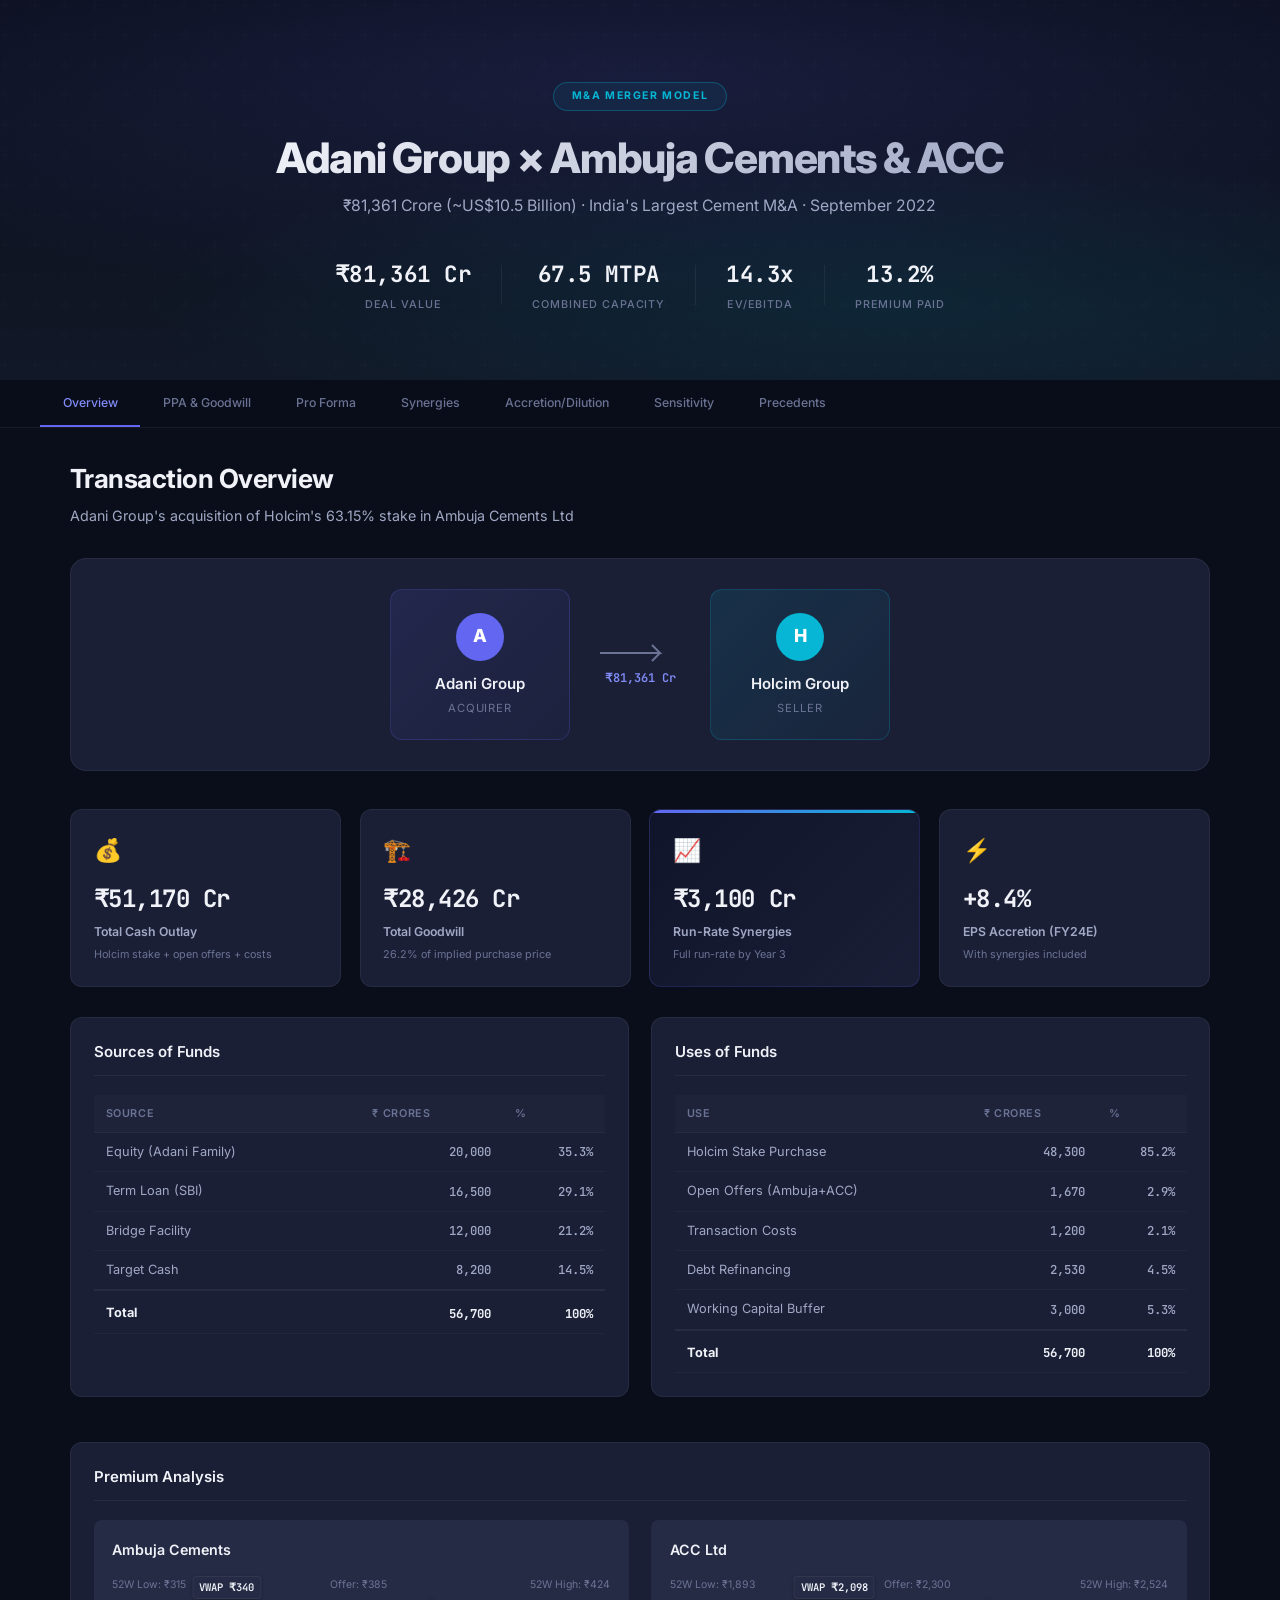
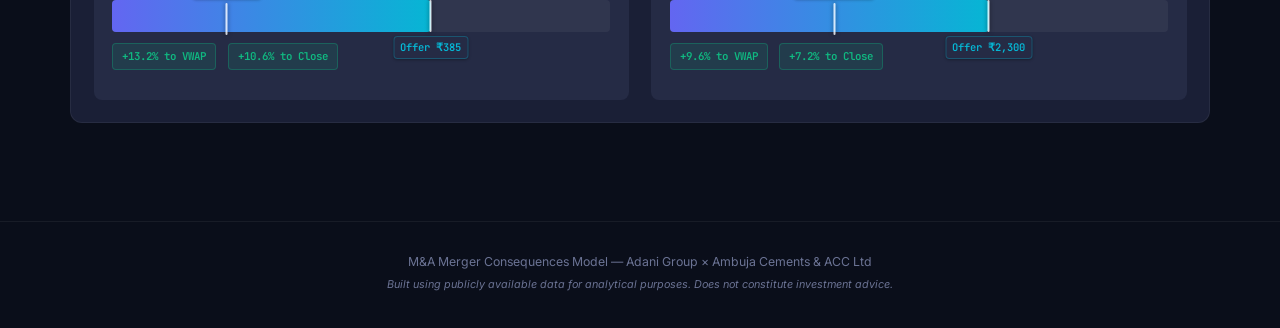
==== dashboard/index.html @ f6e08796 "Initial commit: Complete Adani/Ambuja M&A consequences model" ====
<!DOCTYPE html>
<html lang="en">
<head>
    <meta charset="UTF-8">
    <meta name="viewport" content="width=device-width, initial-scale=1.0">
    <title>M&A Model — Adani × Ambuja Cements & ACC</title>
    <meta name="description" content="Interactive M&A merger consequences model for the Adani Group acquisition of Ambuja Cements & ACC Ltd — $10.5B deal analysis">
    <link rel="preconnect" href="https://fonts.googleapis.com">
    <link rel="preconnect" href="https://fonts.gstatic.com" crossorigin>
    <link href="https://fonts.googleapis.com/css2?family=Inter:wght@300;400;500;600;700;800;900&family=JetBrains+Mono:wght@400;500;600&display=swap" rel="stylesheet">
    <link rel="stylesheet" href="style.css">
</head>
<body>
    <!-- Hero / Header -->
    <header class="hero">
        <div class="hero-bg"></div>
        <div class="hero-content">
            <div class="hero-badge">M&A MERGER MODEL</div>
            <h1>Adani Group × Ambuja Cements & ACC</h1>
            <p class="hero-subtitle">₹81,361 Crore (~US$10.5 Billion) · India's Largest Cement M&A · September 2022</p>
            <div class="hero-stats">
                <div class="hero-stat">
                    <span class="hero-stat-value">₹81,361 Cr</span>
                    <span class="hero-stat-label">Deal Value</span>
                </div>
                <div class="hero-stat-divider"></div>
                <div class="hero-stat">
                    <span class="hero-stat-value">67.5 MTPA</span>
                    <span class="hero-stat-label">Combined Capacity</span>
                </div>
                <div class="hero-stat-divider"></div>
                <div class="hero-stat">
                    <span class="hero-stat-value">14.3x</span>
                    <span class="hero-stat-label">EV/EBITDA</span>
                </div>
                <div class="hero-stat-divider"></div>
                <div class="hero-stat">
                    <span class="hero-stat-value">13.2%</span>
                    <span class="hero-stat-label">Premium Paid</span>
                </div>
            </div>
        </div>
    </header>

    <!-- Navigation Tabs -->
    <nav class="nav-tabs" id="navTabs">
        <div class="nav-tabs-inner">
            <button class="nav-tab active" data-tab="overview">Overview</button>
            <button class="nav-tab" data-tab="ppa">PPA & Goodwill</button>
            <button class="nav-tab" data-tab="proforma">Pro Forma</button>
            <button class="nav-tab" data-tab="synergies">Synergies</button>
            <button class="nav-tab" data-tab="accretion">Accretion/Dilution</button>
            <button class="nav-tab" data-tab="sensitivity">Sensitivity</button>
            <button class="nav-tab" data-tab="precedents">Precedents</button>
        </div>
    </nav>

    <main class="main-content">

        <!-- TAB: Overview -->
        <section class="tab-content active" id="tab-overview">
            <div class="section-header">
                <h2>Transaction Overview</h2>
                <p>Adani Group's acquisition of Holcim's 63.15% stake in Ambuja Cements Ltd</p>
            </div>

            <!-- Deal Parties -->
            <div class="deal-flow">
                <div class="deal-party acquirer">
                    <div class="party-icon">A</div>
                    <div class="party-name">Adani Group</div>
                    <div class="party-role">Acquirer</div>
                </div>
                <div class="deal-arrow">
                    <svg width="80" height="24"><path d="M0 12 H60 L52 4 M60 12 L52 20" stroke="currentColor" stroke-width="2" fill="none"/></svg>
                    <span>₹81,361 Cr</span>
                </div>
                <div class="deal-party target">
                    <div class="party-icon">H</div>
                    <div class="party-name">Holcim Group</div>
                    <div class="party-role">Seller</div>
                </div>
            </div>

            <!-- Key Metrics Cards -->
            <div class="metrics-grid">
                <div class="metric-card">
                    <div class="metric-icon">💰</div>
                    <div class="metric-value" id="totalCashOutlay">₹51,170 Cr</div>
                    <div class="metric-label">Total Cash Outlay</div>
                    <div class="metric-detail">Holcim stake + open offers + costs</div>
                </div>
                <div class="metric-card">
                    <div class="metric-icon">🏗️</div>
                    <div class="metric-value">₹28,426 Cr</div>
                    <div class="metric-label">Total Goodwill</div>
                    <div class="metric-detail">26.2% of implied purchase price</div>
                </div>
                <div class="metric-card accent">
                    <div class="metric-icon">📈</div>
                    <div class="metric-value">₹3,100 Cr</div>
                    <div class="metric-label">Run-Rate Synergies</div>
                    <div class="metric-detail">Full run-rate by Year 3</div>
                </div>
                <div class="metric-card">
                    <div class="metric-icon">⚡</div>
                    <div class="metric-value">+8.4%</div>
                    <div class="metric-label">EPS Accretion (FY24E)</div>
                    <div class="metric-detail">With synergies included</div>
                </div>
            </div>

            <!-- Sources & Uses -->
            <div class="two-col">
                <div class="panel">
                    <h3 class="panel-title">Sources of Funds</h3>
                    <div class="bar-chart" id="sourcesChart"></div>
                    <table class="data-table">
                        <thead><tr><th>Source</th><th>₹ Crores</th><th>%</th></tr></thead>
                        <tbody>
                            <tr><td>Equity (Adani Family)</td><td class="num">20,000</td><td class="num">35.3%</td></tr>
                            <tr><td>Term Loan (SBI)</td><td class="num">16,500</td><td class="num">29.1%</td></tr>
                            <tr><td>Bridge Facility</td><td class="num">12,000</td><td class="num">21.2%</td></tr>
                            <tr><td>Target Cash</td><td class="num">8,200</td><td class="num">14.5%</td></tr>
                            <tr class="total"><td>Total</td><td class="num">56,700</td><td class="num">100%</td></tr>
                        </tbody>
                    </table>
                </div>
                <div class="panel">
                    <h3 class="panel-title">Uses of Funds</h3>
                    <div class="bar-chart" id="usesChart"></div>
                    <table class="data-table">
                        <thead><tr><th>Use</th><th>₹ Crores</th><th>%</th></tr></thead>
                        <tbody>
                            <tr><td>Holcim Stake Purchase</td><td class="num">48,300</td><td class="num">85.2%</td></tr>
                            <tr><td>Open Offers (Ambuja+ACC)</td><td class="num">1,670</td><td class="num">2.9%</td></tr>
                            <tr><td>Transaction Costs</td><td class="num">1,200</td><td class="num">2.1%</td></tr>
                            <tr><td>Debt Refinancing</td><td class="num">2,530</td><td class="num">4.5%</td></tr>
                            <tr><td>Working Capital Buffer</td><td class="num">3,000</td><td class="num">5.3%</td></tr>
                            <tr class="total"><td>Total</td><td class="num">56,700</td><td class="num">100%</td></tr>
                        </tbody>
                    </table>
                </div>
            </div>

            <!-- Premium Analysis -->
            <div class="panel full-width">
                <h3 class="panel-title">Premium Analysis</h3>
                <div class="premium-grid">
                    <div class="premium-card">
                        <h4>Ambuja Cements</h4>
                        <div class="premium-bar-container">
                            <div class="premium-bar-labels">
                                <span>52W Low: ₹315</span>
                                <span>Offer: ₹385</span>
                                <span>52W High: ₹424</span>
                            </div>
                            <div class="premium-bar">
                                <div class="premium-bar-fill" style="width: 64%"></div>
                                <div class="premium-marker" style="left: 23%"><span>VWAP ₹340</span></div>
                                <div class="premium-marker offer" style="left: 64%"><span>Offer ₹385</span></div>
                            </div>
                            <div class="premium-stats">
                                <span class="premium-tag">+13.2% to VWAP</span>
                                <span class="premium-tag">+10.6% to Close</span>
                            </div>
                        </div>
                    </div>
                    <div class="premium-card">
                        <h4>ACC Ltd</h4>
                        <div class="premium-bar-container">
                            <div class="premium-bar-labels">
                                <span>52W Low: ₹1,893</span>
                                <span>Offer: ₹2,300</span>
                                <span>52W High: ₹2,524</span>
                            </div>
                            <div class="premium-bar">
                                <div class="premium-bar-fill" style="width: 64%"></div>
                                <div class="premium-marker" style="left: 33%"><span>VWAP ₹2,098</span></div>
                                <div class="premium-marker offer" style="left: 64%"><span>Offer ₹2,300</span></div>
                            </div>
                            <div class="premium-stats">
                                <span class="premium-tag">+9.6% to VWAP</span>
                                <span class="premium-tag">+7.2% to Close</span>
                            </div>
                        </div>
                    </div>
                </div>
            </div>
        </section>

        <!-- TAB: PPA & Goodwill -->
        <section class="tab-content" id="tab-ppa">
            <div class="section-header">
                <h2>Purchase Price Allocation & Goodwill</h2>
                <p>Fair value assessment of identifiable net assets</p>
            </div>

            <div class="two-col">
                <div class="panel">
                    <h3 class="panel-title">Ambuja Cements — PPA</h3>
                    <table class="data-table ppa-table">
                        <thead><tr><th>Item</th><th>Book Value</th><th>FV Adj.</th><th>Fair Value</th></tr></thead>
                        <tbody>
                            <tr><td>PP&E Step-Up</td><td class="num">9,872</td><td class="num adj-pos">+3,200</td><td class="num">13,072</td></tr>
                            <tr><td>Mineral Rights</td><td class="num">0</td><td class="num adj-pos">+4,500</td><td class="num">4,500</td></tr>
                            <tr><td>Brand Value</td><td class="num">0</td><td class="num adj-pos">+2,800</td><td class="num">2,800</td></tr>
                            <tr><td>Customer Relationships</td><td class="num">0</td><td class="num adj-pos">+1,200</td><td class="num">1,200</td></tr>
                            <tr><td>Inventory Step-Up</td><td class="num">1,082</td><td class="num adj-pos">+180</td><td class="num">1,262</td></tr>
                            <tr><td>Favorable Contracts</td><td class="num">0</td><td class="num adj-pos">+650</td><td class="num">650</td></tr>
                            <tr class="neg"><td>Deferred Tax on Step-Ups</td><td class="num">0</td><td class="num adj-neg">−3,153</td><td class="num">−3,153</td></tr>
                            <tr class="total"><td>Net FV Adjustments</td><td></td><td class="num">+9,377</td><td></td></tr>
                            <tr class="total"><td>Book Equity</td><td class="num">20,987</td><td></td><td></td></tr>
                            <tr class="total highlight"><td>FV of Net Assets</td><td></td><td></td><td class="num">30,364</td></tr>
                        </tbody>
                    </table>
                </div>
                <div class="panel">
                    <h3 class="panel-title">ACC Ltd — PPA</h3>
                    <table class="data-table ppa-table">
                        <thead><tr><th>Item</th><th>Book Value</th><th>FV Adj.</th><th>Fair Value</th></tr></thead>
                        <tbody>
                            <tr><td>PP&E Step-Up</td><td class="num">8,450</td><td class="num adj-pos">+2,800</td><td class="num">11,250</td></tr>
                            <tr><td>Mineral Rights</td><td class="num">0</td><td class="num adj-pos">+3,800</td><td class="num">3,800</td></tr>
                            <tr><td>Brand Value</td><td class="num">0</td><td class="num adj-pos">+2,200</td><td class="num">2,200</td></tr>
                            <tr><td>Customer Relationships</td><td class="num">0</td><td class="num adj-pos">+950</td><td class="num">950</td></tr>
                            <tr><td>Inventory Step-Up</td><td class="num">1,846</td><td class="num adj-pos">+220</td><td class="num">2,066</td></tr>
                            <tr><td>Favorable Contracts</td><td class="num">0</td><td class="num adj-pos">+420</td><td class="num">420</td></tr>
                            <tr class="neg"><td>Deferred Tax on Step-Ups</td><td class="num">0</td><td class="num adj-neg">−2,616</td><td class="num">−2,616</td></tr>
                            <tr class="total"><td>Net FV Adjustments</td><td></td><td class="num">+7,774</td><td></td></tr>
                            <tr class="total"><td>Book Equity</td><td class="num">10,840</td><td></td><td></td></tr>
                            <tr class="total highlight"><td>FV of Net Assets</td><td></td><td></td><td class="num">18,614</td></tr>
                        </tbody>
                    </table>
                </div>
            </div>

            <!-- Goodwill Waterfall -->
            <div class="panel full-width">
                <h3 class="panel-title">Goodwill Calculation</h3>
                <div class="goodwill-summary">
                    <div class="gw-flow">
                        <div class="gw-box">
                            <div class="gw-value">₹76,500 Cr</div>
                            <div class="gw-label">Ambuja Implied<br>Equity Value (100%)</div>
                        </div>
                        <div class="gw-operator">−</div>
                        <div class="gw-box green">
                            <div class="gw-value">₹30,364 Cr</div>
                            <div class="gw-label">Fair Value of<br>Net Assets</div>
                        </div>
                        <div class="gw-operator">=</div>
                        <div class="gw-box accent">
                            <div class="gw-value">₹46,136 Cr</div>
                            <div class="gw-label">Ambuja<br>Goodwill</div>
                        </div>
                    </div>
                    <div class="gw-flow" style="margin-top: 1.5rem;">
                        <div class="gw-box">
                            <div class="gw-value">₹43,217 Cr</div>
                            <div class="gw-label">ACC Implied<br>Equity Value (100%)</div>
                        </div>
                        <div class="gw-operator">−</div>
                        <div class="gw-box green">
                            <div class="gw-value">₹18,614 Cr</div>
                            <div class="gw-label">Fair Value of<br>Net Assets</div>
                        </div>
                        <div class="gw-operator">=</div>
                        <div class="gw-box accent">
                            <div class="gw-value">₹24,603 Cr</div>
                            <div class="gw-label">ACC<br>Goodwill</div>
                        </div>
                    </div>
                    <div class="gw-total">
                        <span class="gw-total-label">Total Goodwill:</span>
                        <span class="gw-total-value">₹70,739 Cr</span>
                        <span class="gw-total-pct">(59.1% of Purchase Price)</span>
                    </div>
                </div>
            </div>
        </section>

        <!-- TAB: Pro Forma -->
        <section class="tab-content" id="tab-proforma">
            <div class="section-header">
                <h2>Pro Forma Combined Financials</h2>
                <p>Combined Ambuja + ACC with PPA adjustments and acquisition financing</p>
            </div>

            <div class="panel full-width">
                <h3 class="panel-title">Pro Forma Income Statement (₹ Crores)</h3>
                <table class="data-table financial-table" id="proformaIS">
                    <thead>
                        <tr><th>Line Item</th><th>FY2023E</th><th>FY2024E</th><th>FY2025E</th></tr>
                    </thead>
                    <tbody></tbody>
                </table>
            </div>

            <div class="two-col">
                <div class="panel">
                    <h3 class="panel-title">Pro Forma Balance Sheet at Close</h3>
                    <table class="data-table" id="proformaBS">
                        <thead><tr><th>Item</th><th>₹ Crores</th></tr></thead>
                        <tbody></tbody>
                    </table>
                </div>
                <div class="panel">
                    <h3 class="panel-title">Pro Forma Credit Metrics</h3>
                    <div class="credit-metrics" id="creditMetrics"></div>
                </div>
            </div>
        </section>

        <!-- TAB: Synergies -->
        <section class="tab-content" id="tab-synergies">
            <div class="section-header">
                <h2>Synergy Analysis</h2>
                <p>Identified cost and revenue synergies with phasing schedule</p>
            </div>

            <!-- Synergy Donut -->
            <div class="synergy-overview">
                <div class="synergy-total-card">
                    <div class="synergy-ring" id="synergyRing">
                        <svg viewBox="0 0 200 200">
                            <circle cx="100" cy="100" r="80" fill="none" stroke="rgba(255,255,255,0.1)" stroke-width="20"/>
                            <circle cx="100" cy="100" r="80" fill="none" stroke="url(#synergyGrad)" stroke-width="20"
                                    stroke-dasharray="419" stroke-dashoffset="135" stroke-linecap="round"
                                    transform="rotate(-90 100 100)"/>
                            <defs>
                                <linearGradient id="synergyGrad" x1="0" y1="0" x2="1" y2="1">
                                    <stop offset="0%" stop-color="#6366f1"/>
                                    <stop offset="100%" stop-color="#06b6d4"/>
                                </linearGradient>
                            </defs>
                        </svg>
                        <div class="synergy-ring-center">
                            <span class="synergy-ring-value">₹3,100 Cr</span>
                            <span class="synergy-ring-label">Run-Rate / Year</span>
                        </div>
                    </div>
                    <div class="synergy-split">
                        <div class="synergy-split-item">
                            <span class="synergy-dot cost"></span>
                            <span>Cost Synergies: ₹2,600 Cr (83.9%)</span>
                        </div>
                        <div class="synergy-split-item">
                            <span class="synergy-dot revenue"></span>
                            <span>Revenue Synergies: ₹500 Cr (16.1%)</span>
                        </div>
                    </div>
                </div>
            </div>

            <!-- Cost Synergies Detail -->
            <div class="panel full-width">
                <h3 class="panel-title">Cost Synergies — Phasing Schedule (₹ Crores)</h3>
                <table class="data-table">
                    <thead>
                        <tr><th>Category</th><th>Run-Rate</th><th>Year 1</th><th>Year 2</th><th>Year 3</th></tr>
                    </thead>
                    <tbody>
                        <tr><td>Procurement Savings</td><td class="num">850</td><td class="num">255</td><td class="num">595</td><td class="num">850</td></tr>
                        <tr><td>Logistics Optimization</td><td class="num">620</td><td class="num">124</td><td class="num">372</td><td class="num">620</td></tr>
                        <tr><td>SG&A Rationalization</td><td class="num">480</td><td class="num">192</td><td class="num">384</td><td class="num">480</td></tr>
                        <tr><td>Energy Efficiency</td><td class="num">380</td><td class="num">57</td><td class="num">190</td><td class="num">380</td></tr>
                        <tr><td>Plant Optimization</td><td class="num">270</td><td class="num">27</td><td class="num">122</td><td class="num">270</td></tr>
                        <tr class="total"><td>Total Cost Synergies</td><td class="num">2,600</td><td class="num">655</td><td class="num">1,663</td><td class="num">2,600</td></tr>
                    </tbody>
                </table>
            </div>

            <!-- Revenue Synergies -->
            <div class="panel full-width">
                <h3 class="panel-title">Revenue Synergies — Phasing Schedule (₹ Crores)</h3>
                <table class="data-table">
                    <thead>
                        <tr><th>Category</th><th>Run-Rate</th><th>Year 1</th><th>Year 2</th><th>Year 3</th></tr>
                    </thead>
                    <tbody>
                        <tr><td>Geographic Expansion</td><td class="num">310</td><td class="num">31</td><td class="num">124</td><td class="num">310</td></tr>
                        <tr><td>Pricing Optimization</td><td class="num">190</td><td class="num">48</td><td class="num">124</td><td class="num">190</td></tr>
                        <tr class="total"><td>Total Revenue Synergies</td><td class="num">500</td><td class="num">79</td><td class="num">248</td><td class="num">500</td></tr>
                    </tbody>
                </table>
            </div>

            <!-- Synergy NPV -->
            <div class="panel full-width">
                <h3 class="panel-title">NPV of Synergies (₹ Crores)</h3>
                <div class="npv-waterfall" id="npvWaterfall"></div>
            </div>
        </section>

        <!-- TAB: Accretion/Dilution -->
        <section class="tab-content" id="tab-accretion">
            <div class="section-header">
                <h2>Accretion / Dilution Analysis</h2>
                <p>Standalone vs. pro forma EPS comparison</p>
            </div>

            <div class="panel full-width">
                <h3 class="panel-title">EPS Bridge (₹ per share)</h3>
                <div class="eps-bridge" id="epsBridge"></div>
            </div>

            <div class="panel full-width">
                <h3 class="panel-title">Annual EPS Analysis</h3>
                <table class="data-table financial-table">
                    <thead>
                        <tr><th></th><th>FY2023E</th><th>FY2024E</th><th>FY2025E</th></tr>
                    </thead>
                    <tbody id="adTable"></tbody>
                </table>
            </div>

            <div class="panel full-width">
                <h3 class="panel-title">Breakeven Synergy Analysis</h3>
                <div class="breakeven-visual" id="breakevenVisual"></div>
            </div>
        </section>

        <!-- TAB: Sensitivity -->
        <section class="tab-content" id="tab-sensitivity">
            <div class="section-header">
                <h2>Sensitivity Analysis</h2>
                <p>EPS impact across key variables (FY2024E)</p>
            </div>

            <div class="panel full-width">
                <h3 class="panel-title">Premium vs. Synergies — 2D Sensitivity Matrix</h3>
                <p class="panel-subtitle">Accretion/(Dilution) % to standalone EPS</p>
                <div class="sensitivity-matrix" id="sensitivityMatrix"></div>
            </div>

            <div class="two-col">
                <div class="panel">
                    <h3 class="panel-title">EPS Sensitivity to Premium</h3>
                    <div class="sensitivity-bars" id="premiumSensitivity"></div>
                </div>
                <div class="panel">
                    <h3 class="panel-title">EPS Sensitivity to Cost of Debt</h3>
                    <div class="sensitivity-bars" id="debtSensitivity"></div>
                </div>
            </div>
        </section>

        <!-- TAB: Precedents -->
        <section class="tab-content" id="tab-precedents">
            <div class="section-header">
                <h2>Precedent Transactions</h2>
                <p>Comparable Indian cement M&A deals</p>
            </div>

            <div class="panel full-width">
                <h3 class="panel-title">Transaction Comparison</h3>
                <table class="data-table precedent-table">
                    <thead>
                        <tr>
                            <th>Date</th>
                            <th>Acquirer</th>
                            <th>Target</th>
                            <th>EV/EBITDA</th>
                            <th>EV/Tonne ($)</th>
                            <th>Premium %</th>
                            <th>Deal Value (₹ Cr)</th>
                        </tr>
                    </thead>
                    <tbody id="precedentTable"></tbody>
                </table>
            </div>

            <div class="two-col">
                <div class="panel">
                    <h3 class="panel-title">EV/EBITDA Comparison</h3>
                    <div class="precedent-chart" id="evEbitdaChart"></div>
                </div>
                <div class="panel">
                    <h3 class="panel-title">Premium Comparison</h3>
                    <div class="precedent-chart" id="premiumChart"></div>
                </div>
            </div>
        </section>

    </main>

    <!-- Footer -->
    <footer class="footer">
        <div class="footer-content">
            <p>M&A Merger Consequences Model — Adani Group × Ambuja Cements & ACC Ltd</p>
            <p class="footer-disclaimer">Built using publicly available data for analytical purposes. Does not constitute investment advice.</p>
        </div>
    </footer>

    <script src="app.js"></script>
</body>
</html>
---- dashboard/style.css ----
/* ==========================================================================
   M&A Model Dashboard — Premium Financial Analysis UI
   Adani Group × Ambuja Cements & ACC Ltd
   ========================================================================== */

/* === RESET & BASE === */
*, *::before, *::after {
    margin: 0;
    padding: 0;
    box-sizing: border-box;
}

:root {
    /* Color Palette — Refined Dark IB Theme */
    --bg-primary: #0a0e1a;
    --bg-secondary: #111827;
    --bg-card: #1a1f36;
    --bg-card-hover: #222845;
    --bg-elevated: #252b45;
    --bg-input: #1e2440;

    --text-primary: #f0f2f8;
    --text-secondary: #a0a8c4;
    --text-muted: #6b7394;
    --text-label: #8892b0;

    --accent-primary: #6366f1;
    --accent-secondary: #818cf8;
    --accent-glow: rgba(99, 102, 241, 0.25);
    --accent-cyan: #06b6d4;
    --accent-cyan-glow: rgba(6, 182, 212, 0.2);

    --positive: #10b981;
    --positive-bg: rgba(16, 185, 129, 0.12);
    --positive-border: rgba(16, 185, 129, 0.3);
    --negative: #ef4444;
    --negative-bg: rgba(239, 68, 68, 0.12);
    --negative-border: rgba(239, 68, 68, 0.3);

    --border: rgba(255, 255, 255, 0.06);
    --border-hover: rgba(255, 255, 255, 0.12);
    --shadow-sm: 0 1px 3px rgba(0,0,0,0.3);
    --shadow-md: 0 4px 12px rgba(0,0,0,0.4);
    --shadow-lg: 0 8px 32px rgba(0,0,0,0.5);
    --shadow-glow: 0 0 40px var(--accent-glow);

    --radius-sm: 8px;
    --radius-md: 12px;
    --radius-lg: 16px;
    --radius-xl: 20px;

    --font-sans: 'Inter', -apple-system, BlinkMacSystemFont, sans-serif;
    --font-mono: 'JetBrains Mono', monospace;
}

html {
    font-size: 15px;
    scroll-behavior: smooth;
}

body {
    font-family: var(--font-sans);
    background: var(--bg-primary);
    color: var(--text-primary);
    line-height: 1.6;
    -webkit-font-smoothing: antialiased;
    -moz-osx-font-smoothing: grayscale;
}

/* === HERO SECTION === */
.hero {
    position: relative;
    padding: 4rem 2rem 3rem;
    overflow: hidden;
    text-align: center;
    min-height: 380px;
    display: flex;
    align-items: center;
    justify-content: center;
}

.hero-bg {
    position: absolute;
    inset: 0;
    background:
        radial-gradient(ellipse 80% 60% at 50% 20%, rgba(99, 102, 241, 0.15), transparent),
        radial-gradient(ellipse 60% 40% at 70% 80%, rgba(6, 182, 212, 0.1), transparent),
        linear-gradient(180deg, var(--bg-primary) 0%, var(--bg-secondary) 100%);
    z-index: 0;
}

.hero-bg::after {
    content: '';
    position: absolute;
    inset: 0;
    background: url("data:image/svg+xml,%3Csvg width='60' height='60' viewBox='0 0 60 60' xmlns='http://www.w3.org/2000/svg'%3E%3Cg fill='none' fill-rule='evenodd'%3E%3Cg fill='%23ffffff' fill-opacity='0.02'%3E%3Cpath d='M36 34v-4h-2v4h-4v2h4v4h2v-4h4v-2h-4zm0-30V0h-2v4h-4v2h4v4h2V6h4V4h-4zM6 34v-4H4v4H0v2h4v4h2v-4h4v-2H6zM6 4V0H4v4H0v2h4v4h2V6h4V4H6z'/%3E%3C/g%3E%3C/g%3E%3C/svg%3E");
    opacity: 0.5;
}

.hero-content {
    position: relative;
    z-index: 1;
    max-width: 900px;
}

.hero-badge {
    display: inline-block;
    padding: 0.35rem 1.2rem;
    font-size: 0.7rem;
    font-weight: 700;
    letter-spacing: 0.15em;
    text-transform: uppercase;
    color: var(--accent-cyan);
    border: 1px solid rgba(6, 182, 212, 0.3);
    border-radius: 100px;
    background: rgba(6, 182, 212, 0.08);
    margin-bottom: 1.5rem;
}

.hero h1 {
    font-size: 2.8rem;
    font-weight: 800;
    line-height: 1.15;
    letter-spacing: -0.03em;
    background: linear-gradient(135deg, #f0f2f8 0%, #a0a8c4 100%);
    -webkit-background-clip: text;
    -webkit-text-fill-color: transparent;
    background-clip: text;
    margin-bottom: 0.75rem;
}

.hero-subtitle {
    font-size: 1.05rem;
    color: var(--text-secondary);
    font-weight: 400;
    margin-bottom: 2.5rem;
}

.hero-stats {
    display: flex;
    justify-content: center;
    align-items: center;
    gap: 2rem;
    flex-wrap: wrap;
}

.hero-stat {
    text-align: center;
}

.hero-stat-value {
    display: block;
    font-size: 1.5rem;
    font-weight: 700;
    font-family: var(--font-mono);
    color: var(--text-primary);
    letter-spacing: -0.02em;
}

.hero-stat-label {
    display: block;
    font-size: 0.72rem;
    font-weight: 500;
    text-transform: uppercase;
    letter-spacing: 0.08em;
    color: var(--text-muted);
    margin-top: 0.25rem;
}

.hero-stat-divider {
    width: 1px;
    height: 40px;
    background: var(--border);
}

/* === NAVIGATION TABS === */
.nav-tabs {
    position: sticky;
    top: 0;
    z-index: 100;
    background: rgba(10, 14, 26, 0.85);
    backdrop-filter: blur(20px);
    -webkit-backdrop-filter: blur(20px);
    border-bottom: 1px solid var(--border);
    padding: 0 2rem;
}

.nav-tabs-inner {
    max-width: 1200px;
    margin: 0 auto;
    display: flex;
    gap: 0;
    overflow-x: auto;
    scrollbar-width: none;
}

.nav-tabs-inner::-webkit-scrollbar { display: none; }

.nav-tab {
    padding: 1rem 1.5rem;
    font-size: 0.82rem;
    font-weight: 500;
    color: var(--text-muted);
    background: none;
    border: none;
    border-bottom: 2px solid transparent;
    cursor: pointer;
    white-space: nowrap;
    transition: all 0.25s ease;
    font-family: var(--font-sans);
}

.nav-tab:hover {
    color: var(--text-secondary);
    background: rgba(255,255,255,0.03);
}

.nav-tab.active {
    color: var(--accent-secondary);
    border-bottom-color: var(--accent-primary);
}

/* === MAIN CONTENT === */
.main-content {
    max-width: 1200px;
    margin: 0 auto;
    padding: 2rem;
}

.tab-content {
    display: none;
    animation: fadeIn 0.4s ease;
}

.tab-content.active {
    display: block;
}

@keyframes fadeIn {
    from { opacity: 0; transform: translateY(12px); }
    to { opacity: 1; transform: translateY(0); }
}

/* === SECTION HEADERS === */
.section-header {
    margin-bottom: 2rem;
}

.section-header h2 {
    font-size: 1.75rem;
    font-weight: 700;
    letter-spacing: -0.02em;
    margin-bottom: 0.35rem;
}

.section-header p {
    color: var(--text-secondary);
    font-size: 0.95rem;
}

/* === DEAL FLOW VISUALIZATION === */
.deal-flow {
    display: flex;
    align-items: center;
    justify-content: center;
    gap: 2rem;
    margin-bottom: 2.5rem;
    padding: 2rem;
    background: var(--bg-card);
    border-radius: var(--radius-lg);
    border: 1px solid var(--border);
}

.deal-party {
    text-align: center;
    padding: 1.5rem 2rem;
    border-radius: var(--radius-md);
    min-width: 180px;
}

.deal-party.acquirer {
    background: linear-gradient(135deg, rgba(99, 102, 241, 0.12), rgba(99, 102, 241, 0.04));
    border: 1px solid rgba(99, 102, 241, 0.2);
}

.deal-party.target {
    background: linear-gradient(135deg, rgba(6, 182, 212, 0.12), rgba(6, 182, 212, 0.04));
    border: 1px solid rgba(6, 182, 212, 0.2);
}

.party-icon {
    width: 48px;
    height: 48px;
    border-radius: 50%;
    display: flex;
    align-items: center;
    justify-content: center;
    font-size: 1.2rem;
    font-weight: 800;
    margin: 0 auto 0.75rem;
    background: var(--accent-primary);
    color: white;
}

.deal-party.target .party-icon {
    background: var(--accent-cyan);
}

.party-name {
    font-weight: 600;
    font-size: 1rem;
    margin-bottom: 0.2rem;
}

.party-role {
    font-size: 0.75rem;
    color: var(--text-muted);
    text-transform: uppercase;
    letter-spacing: 0.08em;
}

.deal-arrow {
    display: flex;
    flex-direction: column;
    align-items: center;
    gap: 0.3rem;
    color: var(--text-muted);
}

.deal-arrow span {
    font-size: 0.8rem;
    font-weight: 600;
    font-family: var(--font-mono);
    color: var(--accent-secondary);
}

/* === METRIC CARDS === */
.metrics-grid {
    display: grid;
    grid-template-columns: repeat(auto-fit, minmax(240px, 1fr));
    gap: 1.25rem;
    margin-bottom: 2rem;
}

.metric-card {
    background: var(--bg-card);
    border: 1px solid var(--border);
    border-radius: var(--radius-md);
    padding: 1.5rem;
    transition: all 0.3s ease;
    position: relative;
    overflow: hidden;
}

.metric-card::before {
    content: '';
    position: absolute;
    top: 0;
    left: 0;
    right: 0;
    height: 3px;
    background: linear-gradient(90deg, var(--accent-primary), var(--accent-cyan));
    opacity: 0;
    transition: opacity 0.3s ease;
}

.metric-card:hover {
    border-color: var(--border-hover);
    transform: translateY(-2px);
    box-shadow: var(--shadow-md);
}

.metric-card:hover::before {
    opacity: 1;
}

.metric-card.accent {
    border-color: rgba(99, 102, 241, 0.2);
    background: linear-gradient(135deg, rgba(99, 102, 241, 0.08), var(--bg-card));
}

.metric-card.accent::before {
    opacity: 1;
}

.metric-icon {
    font-size: 1.5rem;
    margin-bottom: 0.75rem;
}

.metric-value {
    font-size: 1.6rem;
    font-weight: 700;
    font-family: var(--font-mono);
    letter-spacing: -0.02em;
    margin-bottom: 0.25rem;
}

.metric-label {
    font-size: 0.82rem;
    font-weight: 600;
    color: var(--text-secondary);
    margin-bottom: 0.3rem;
}

.metric-detail {
    font-size: 0.72rem;
    color: var(--text-muted);
}

/* === PANELS === */
.two-col {
    display: grid;
    grid-template-columns: 1fr 1fr;
    gap: 1.5rem;
    margin-bottom: 1.5rem;
}

.panel {
    background: var(--bg-card);
    border: 1px solid var(--border);
    border-radius: var(--radius-md);
    padding: 1.5rem;
    margin-bottom: 1.5rem;
}

.panel.full-width {
    margin-bottom: 1.5rem;
}

.panel-title {
    font-size: 1rem;
    font-weight: 600;
    color: var(--text-primary);
    margin-bottom: 1.25rem;
    padding-bottom: 0.75rem;
    border-bottom: 1px solid var(--border);
}

.panel-subtitle {
    font-size: 0.82rem;
    color: var(--text-muted);
    margin-top: -0.75rem;
    margin-bottom: 1.25rem;
}

/* === DATA TABLES === */
.data-table {
    width: 100%;
    border-collapse: collapse;
    font-size: 0.85rem;
}

.data-table th {
    text-align: left;
    padding: 0.65rem 0.8rem;
    font-size: 0.72rem;
    font-weight: 600;
    text-transform: uppercase;
    letter-spacing: 0.06em;
    color: var(--text-muted);
    border-bottom: 1px solid var(--border);
    background: rgba(255,255,255,0.02);
}

.data-table td {
    padding: 0.6rem 0.8rem;
    border-bottom: 1px solid rgba(255,255,255,0.03);
    color: var(--text-secondary);
}

.data-table tr:hover td {
    background: rgba(255,255,255,0.02);
}

.data-table .num {
    text-align: right;
    font-family: var(--font-mono);
    font-size: 0.82rem;
    font-weight: 500;
}

.data-table .total {
    font-weight: 700;
    border-top: 2px solid var(--border);
}

.data-table .total td {
    color: var(--text-primary);
    padding-top: 0.8rem;
    font-weight: 700;
}

.data-table .adj-pos { color: var(--positive) !important; }
.data-table .adj-neg { color: var(--negative) !important; }

.data-table .neg td { color: var(--negative); }

.data-table .highlight td {
    background: var(--accent-glow);
    color: var(--accent-secondary) !important;
    font-weight: 700;
}

.data-table .this-deal td {
    background: rgba(99, 102, 241, 0.08);
    color: var(--accent-secondary);
    font-weight: 600;
}

/* === PREMIUM ANALYSIS === */
.premium-grid {
    display: grid;
    grid-template-columns: 1fr 1fr;
    gap: 1.5rem;
}

.premium-card {
    padding: 1.25rem;
    background: var(--bg-elevated);
    border-radius: var(--radius-sm);
}

.premium-card h4 {
    font-size: 0.95rem;
    font-weight: 600;
    margin-bottom: 1rem;
    color: var(--text-primary);
}

.premium-bar-container {
    margin-bottom: 0.75rem;
}

.premium-bar-labels {
    display: flex;
    justify-content: space-between;
    font-size: 0.7rem;
    color: var(--text-muted);
    margin-bottom: 0.4rem;
}

.premium-bar {
    height: 32px;
    background: rgba(255,255,255,0.05);
    border-radius: 4px;
    position: relative;
    overflow: visible;
}

.premium-bar-fill {
    height: 100%;
    background: linear-gradient(90deg, var(--accent-primary), var(--accent-cyan));
    border-radius: 4px;
    position: relative;
}

.premium-marker {
    position: absolute;
    top: -24px;
    transform: translateX(-50%);
    display: flex;
    flex-direction: column;
    align-items: center;
    pointer-events: none;
    z-index: 10;
}

.premium-marker span {
    font-size: 0.7rem;
    font-weight: 600;
    font-family: var(--font-mono);
    color: var(--text-primary);
    background: var(--bg-elevated);
    padding: 0.15rem 0.4rem;
    border-radius: 4px;
    border: 1px solid var(--border);
    white-space: nowrap;
    box-shadow: var(--shadow-sm);
    margin-bottom: 4px;
}

.premium-marker::after {
    content: '';
    width: 2px;
    height: 32px;
    background: rgba(255, 255, 255, 0.8);
    box-shadow: 0 0 4px rgba(0,0,0,0.5);
    border-radius: 1px;
}

.premium-marker.offer {
    top: 0;
}

.premium-marker.offer span {
    order: 2;
    margin-bottom: 0;
    margin-top: 4px;
    color: var(--accent-cyan);
    border-color: rgba(6, 182, 212, 0.3);
}

.premium-stats {
    display: flex;
    gap: 0.75rem;
    margin-top: 0.75rem;
}

.premium-tag {
    font-size: 0.72rem;
    font-weight: 600;
    font-family: var(--font-mono);
    padding: 0.25rem 0.6rem;
    border-radius: 4px;
    background: var(--positive-bg);
    color: var(--positive);
    border: 1px solid var(--positive-border);
}

/* === GOODWILL SECTION === */
.goodwill-summary {
    padding: 1.5rem;
}

.gw-flow {
    display: flex;
    align-items: center;
    justify-content: center;
    gap: 1.5rem;
    flex-wrap: wrap;
}

.gw-box {
    text-align: center;
    padding: 1.2rem 2rem;
    border-radius: var(--radius-md);
    background: var(--bg-elevated);
    border: 1px solid var(--border);
    min-width: 180px;
}

.gw-box.green {
    border-color: var(--positive-border);
    background: var(--positive-bg);
}

.gw-box.accent {
    border-color: rgba(99, 102, 241, 0.3);
    background: var(--accent-glow);
}

.gw-value {
    font-size: 1.3rem;
    font-weight: 700;
    font-family: var(--font-mono);
    margin-bottom: 0.25rem;
}

.gw-box.accent .gw-value { color: var(--accent-secondary); }
.gw-box.green .gw-value { color: var(--positive); }

.gw-label {
    font-size: 0.75rem;
    color: var(--text-muted);
    line-height: 1.3;
}

.gw-operator {
    font-size: 1.5rem;
    font-weight: 300;
    color: var(--text-muted);
}

.gw-total {
    text-align: center;
    margin-top: 2rem;
    padding-top: 1.5rem;
    border-top: 2px solid var(--border);
}

.gw-total-label {
    font-size: 0.85rem;
    color: var(--text-muted);
    margin-right: 0.75rem;
}

.gw-total-value {
    font-size: 1.6rem;
    font-weight: 800;
    font-family: var(--font-mono);
    color: var(--accent-secondary);
}

.gw-total-pct {
    display: block;
    font-size: 0.78rem;
    color: var(--text-muted);
    margin-top: 0.3rem;
}

/* === SYNERGY RING === */
.synergy-overview {
    display: flex;
    justify-content: center;
    margin-bottom: 2rem;
}

.synergy-total-card {
    background: var(--bg-card);
    border: 1px solid var(--border);
    border-radius: var(--radius-lg);
    padding: 2rem;
    text-align: center;
    min-width: 350px;
}

.synergy-ring {
    position: relative;
    width: 180px;
    height: 180px;
    margin: 0 auto 1.5rem;
}

.synergy-ring svg {
    width: 100%;
    height: 100%;
}

.synergy-ring-center {
    position: absolute;
    inset: 0;
    display: flex;
    flex-direction: column;
    align-items: center;
    justify-content: center;
}

.synergy-ring-value {
    font-size: 1.4rem;
    font-weight: 700;
    font-family: var(--font-mono);
    color: var(--text-primary);
}

.synergy-ring-label {
    font-size: 0.72rem;
    color: var(--text-muted);
    margin-top: 0.15rem;
}

.synergy-split {
    display: flex;
    flex-direction: column;
    gap: 0.5rem;
    align-items: center;
}

.synergy-split-item {
    display: flex;
    align-items: center;
    gap: 0.5rem;
    font-size: 0.82rem;
    color: var(--text-secondary);
}

.synergy-dot {
    width: 10px;
    height: 10px;
    border-radius: 50%;
}

.synergy-dot.cost { background: var(--accent-primary); }
.synergy-dot.revenue { background: var(--accent-cyan); }

/* === NPV WATERFALL === */
.npv-waterfall {
    display: flex;
    align-items: flex-end;
    gap: 0.75rem;
    padding: 1.5rem 0;
    min-height: 250px;
    justify-content: center;
}

.npv-bar-group {
    display: flex;
    flex-direction: column;
    align-items: center;
    gap: 0.5rem;
    min-width: 100px;
}

.npv-bar {
    width: 64px;
    border-radius: 6px 6px 0 0;
    position: relative;
    transition: all 0.5s ease;
    min-height: 10px;
}

.npv-bar.positive { background: linear-gradient(180deg, var(--accent-primary), var(--accent-secondary)); }
.npv-bar.negative { background: linear-gradient(180deg, var(--negative), #dc2626); }
.npv-bar.total { background: linear-gradient(180deg, var(--positive), #059669); }

.npv-bar-value {
    font-size: 0.75rem;
    font-weight: 600;
    font-family: var(--font-mono);
    color: var(--text-primary);
    text-align: center;
}

.npv-bar-label {
    font-size: 0.68rem;
    color: var(--text-muted);
    text-align: center;
    max-width: 100px;
    line-height: 1.2;
}

/* === EPS BRIDGE === */
.eps-bridge {
    padding: 1.5rem 0;
    min-height: 300px;
}

.eps-bridge-row {
    display: flex;
    align-items: center;
    gap: 1.5rem;
    margin-bottom: 1rem;
    padding: 0.75rem 1rem;
    border-radius: var(--radius-sm);
    transition: background 0.2s;
}

.eps-bridge-row:hover {
    background: rgba(255,255,255,0.02);
}

.eps-bridge-label {
    min-width: 200px;
    font-size: 0.85rem;
    color: var(--text-secondary);
}

.eps-bridge-bar-container {
    flex: 1;
    height: 28px;
    position: relative;
    background: rgba(255,255,255,0.03);
    border-radius: 4px;
}

.eps-bridge-bar {
    height: 100%;
    border-radius: 4px;
    transition: width 0.8s ease;
    position: absolute;
    top: 0;
}

.eps-bridge-bar.standalone { background: linear-gradient(90deg, #475569, #64748b); }
.eps-bridge-bar.with-syn { background: linear-gradient(90deg, var(--accent-primary), var(--accent-cyan)); }
.eps-bridge-bar.without-syn { background: linear-gradient(90deg, #f59e0b, #fbbf24); }

.eps-bridge-value {
    min-width: 80px;
    text-align: right;
    font-family: var(--font-mono);
    font-size: 0.85rem;
    font-weight: 600;
}

.eps-bridge-badge {
    font-size: 0.7rem;
    font-weight: 600;
    padding: 0.2rem 0.5rem;
    border-radius: 4px;
    min-width: 65px;
    text-align: center;
}

.eps-bridge-badge.accretive {
    background: var(--positive-bg);
    color: var(--positive);
    border: 1px solid var(--positive-border);
}

.eps-bridge-badge.dilutive {
    background: var(--negative-bg);
    color: var(--negative);
    border: 1px solid var(--negative-border);
}

/* === BREAKEVEN VISUAL === */
.breakeven-visual {
    padding: 1.5rem;
}

.breakeven-bar-container {
    margin-bottom: 1.5rem;
}

.breakeven-bar-label {
    display: flex;
    justify-content: space-between;
    font-size: 0.82rem;
    margin-bottom: 0.5rem;
}

.breakeven-bar-track {
    height: 36px;
    background: rgba(255,255,255,0.04);
    border-radius: 6px;
    position: relative;
    overflow: hidden;
}

.breakeven-bar-fill {
    height: 100%;
    border-radius: 6px;
    transition: width 1s ease;
}

.breakeven-bar-fill.breakeven {
    background: linear-gradient(90deg, #f59e0b, #fbbf24);
}

.breakeven-bar-fill.actual {
    background: linear-gradient(90deg, var(--positive), #34d399);
}

.breakeven-bar-marker {
    position: absolute;
    top: 0;
    height: 100%;
    width: 2px;
    background: white;
}

.breakeven-info {
    display: flex;
    gap: 2rem;
    flex-wrap: wrap;
}

.breakeven-stat {
    padding: 1rem 1.5rem;
    background: var(--bg-elevated);
    border-radius: var(--radius-sm);
    border: 1px solid var(--border);
}

.breakeven-stat-value {
    font-size: 1.2rem;
    font-weight: 700;
    font-family: var(--font-mono);
    margin-bottom: 0.2rem;
}

.breakeven-stat-label {
    font-size: 0.72rem;
    color: var(--text-muted);
}

/* === SENSITIVITY MATRIX === */
.sensitivity-matrix {
    overflow-x: auto;
    margin: 1rem 0;
}

.sensitivity-matrix table {
    width: 100%;
    border-collapse: collapse;
    font-size: 0.8rem;
}

.sensitivity-matrix th {
    padding: 0.6rem 0.7rem;
    font-size: 0.7rem;
    font-weight: 600;
    text-transform: uppercase;
    letter-spacing: 0.05em;
    color: var(--text-muted);
    background: rgba(255,255,255,0.03);
    text-align: center;
    border: 1px solid var(--border);
}

.sensitivity-matrix td {
    padding: 0.55rem 0.7rem;
    text-align: center;
    font-family: var(--font-mono);
    font-size: 0.78rem;
    font-weight: 500;
    border: 1px solid var(--border);
    transition: all 0.2s;
}

.sensitivity-matrix td.positive {
    background: var(--positive-bg);
    color: var(--positive);
}

.sensitivity-matrix td.negative {
    background: var(--negative-bg);
    color: var(--negative);
}

.sensitivity-matrix td.header-cell {
    font-weight: 600;
    color: var(--text-secondary);
    background: rgba(255,255,255,0.03);
}

.sensitivity-matrix tr.base-row td {
    border-top: 2px solid var(--accent-primary);
    border-bottom: 2px solid var(--accent-primary);
}

/* === SENSITIVITY BARS === */
.sensitivity-bars {
    padding: 0.5rem 0;
}

.sens-bar-row {
    display: flex;
    align-items: center;
    gap: 0.75rem;
    margin-bottom: 0.6rem;
    padding: 0.4rem 0;
}

.sens-bar-label {
    min-width: 60px;
    font-size: 0.78rem;
    font-family: var(--font-mono);
    color: var(--text-muted);
    text-align: right;
}

.sens-bar-track {
    flex: 1;
    height: 22px;
    background: rgba(255,255,255,0.03);
    border-radius: 4px;
    position: relative;
    overflow: hidden;
}

.sens-bar-fill {
    height: 100%;
    border-radius: 4px;
    transition: width 0.6s ease;
    position: absolute;
    top: 0;
}

.sens-bar-fill.positive {
    background: linear-gradient(90deg, var(--positive), #34d399);
    left: 50%;
}

.sens-bar-fill.negative {
    background: linear-gradient(270deg, var(--negative), #f87171);
    right: 50%;
}

.sens-bar-center {
    position: absolute;
    left: 50%;
    top: 0;
    height: 100%;
    width: 1px;
    background: var(--text-muted);
}

.sens-bar-value {
    min-width: 55px;
    font-size: 0.75rem;
    font-family: var(--font-mono);
    font-weight: 600;
}

.sens-bar-value.positive { color: var(--positive); }
.sens-bar-value.negative { color: var(--negative); }

.sens-bar-row.base {
    background: rgba(99, 102, 241, 0.06);
    border-radius: 4px;
    padding: 0.5rem 0.4rem;
}

/* === PRECEDENT CHART === */
.precedent-chart {
    min-height: 250px;
    padding: 1rem 0;
}

.prec-bar-row {
    display: flex;
    align-items: center;
    gap: 1rem;
    margin-bottom: 0.6rem;
}

.prec-bar-label {
    min-width: 160px;
    font-size: 0.78rem;
    color: var(--text-secondary);
    text-align: right;
    overflow: hidden;
    text-overflow: ellipsis;
    white-space: nowrap;
}

.prec-bar-track {
    flex: 1;
    height: 24px;
    background: rgba(255,255,255,0.03);
    border-radius: 4px;
    overflow: hidden;
}

.prec-bar-fill {
    height: 100%;
    border-radius: 4px;
    transition: width 0.8s ease;
}

.prec-bar-fill.this-deal {
    background: linear-gradient(90deg, var(--accent-primary), var(--accent-cyan));
}

.prec-bar-fill.other {
    background: linear-gradient(90deg, #475569, #64748b);
}

.prec-bar-value {
    min-width: 50px;
    font-size: 0.78rem;
    font-family: var(--font-mono);
    font-weight: 500;
    color: var(--text-secondary);
}

/* === CREDIT METRICS === */
.credit-metrics {
    display: flex;
    flex-direction: column;
    gap: 1.25rem;
    padding: 0.5rem 0;
}

.credit-metric {
    padding: 1rem;
    background: var(--bg-elevated);
    border-radius: var(--radius-sm);
    border: 1px solid var(--border);
}

.credit-metric-header {
    display: flex;
    justify-content: space-between;
    margin-bottom: 0.5rem;
}

.credit-metric-label {
    font-size: 0.82rem;
    color: var(--text-secondary);
}

.credit-metric-value {
    font-size: 1.1rem;
    font-weight: 700;
    font-family: var(--font-mono);
}

.credit-bar {
    height: 8px;
    background: rgba(255,255,255,0.05);
    border-radius: 4px;
    overflow: hidden;
}

.credit-bar-fill {
    height: 100%;
    border-radius: 4px;
    transition: width 1s ease;
}

/* === FOOTER === */
.footer {
    margin-top: 3rem;
    padding: 2rem;
    border-top: 1px solid var(--border);
    text-align: center;
}

.footer-content p {
    font-size: 0.82rem;
    color: var(--text-muted);
    margin-bottom: 0.3rem;
}

.footer-disclaimer {
    font-size: 0.72rem !important;
    font-style: italic;
}

/* === RESPONSIVE === */
@media (max-width: 768px) {
    .hero h1 { font-size: 1.8rem; }
    .hero-stats { gap: 1rem; }
    .hero-stat-value { font-size: 1.1rem; }
    .hero-stat-divider { display: none; }
    .two-col { grid-template-columns: 1fr; }
    .deal-flow { flex-direction: column; gap: 1rem; }
    .deal-arrow { transform: rotate(90deg); }
    .gw-flow { flex-direction: column; }
    .premium-grid { grid-template-columns: 1fr; }
    .metrics-grid { grid-template-columns: 1fr 1fr; }
    .nav-tab { padding: 0.75rem 1rem; font-size: 0.75rem; }
}

@media (max-width: 480px) {
    .metrics-grid { grid-template-columns: 1fr; }
    html { font-size: 14px; }
}
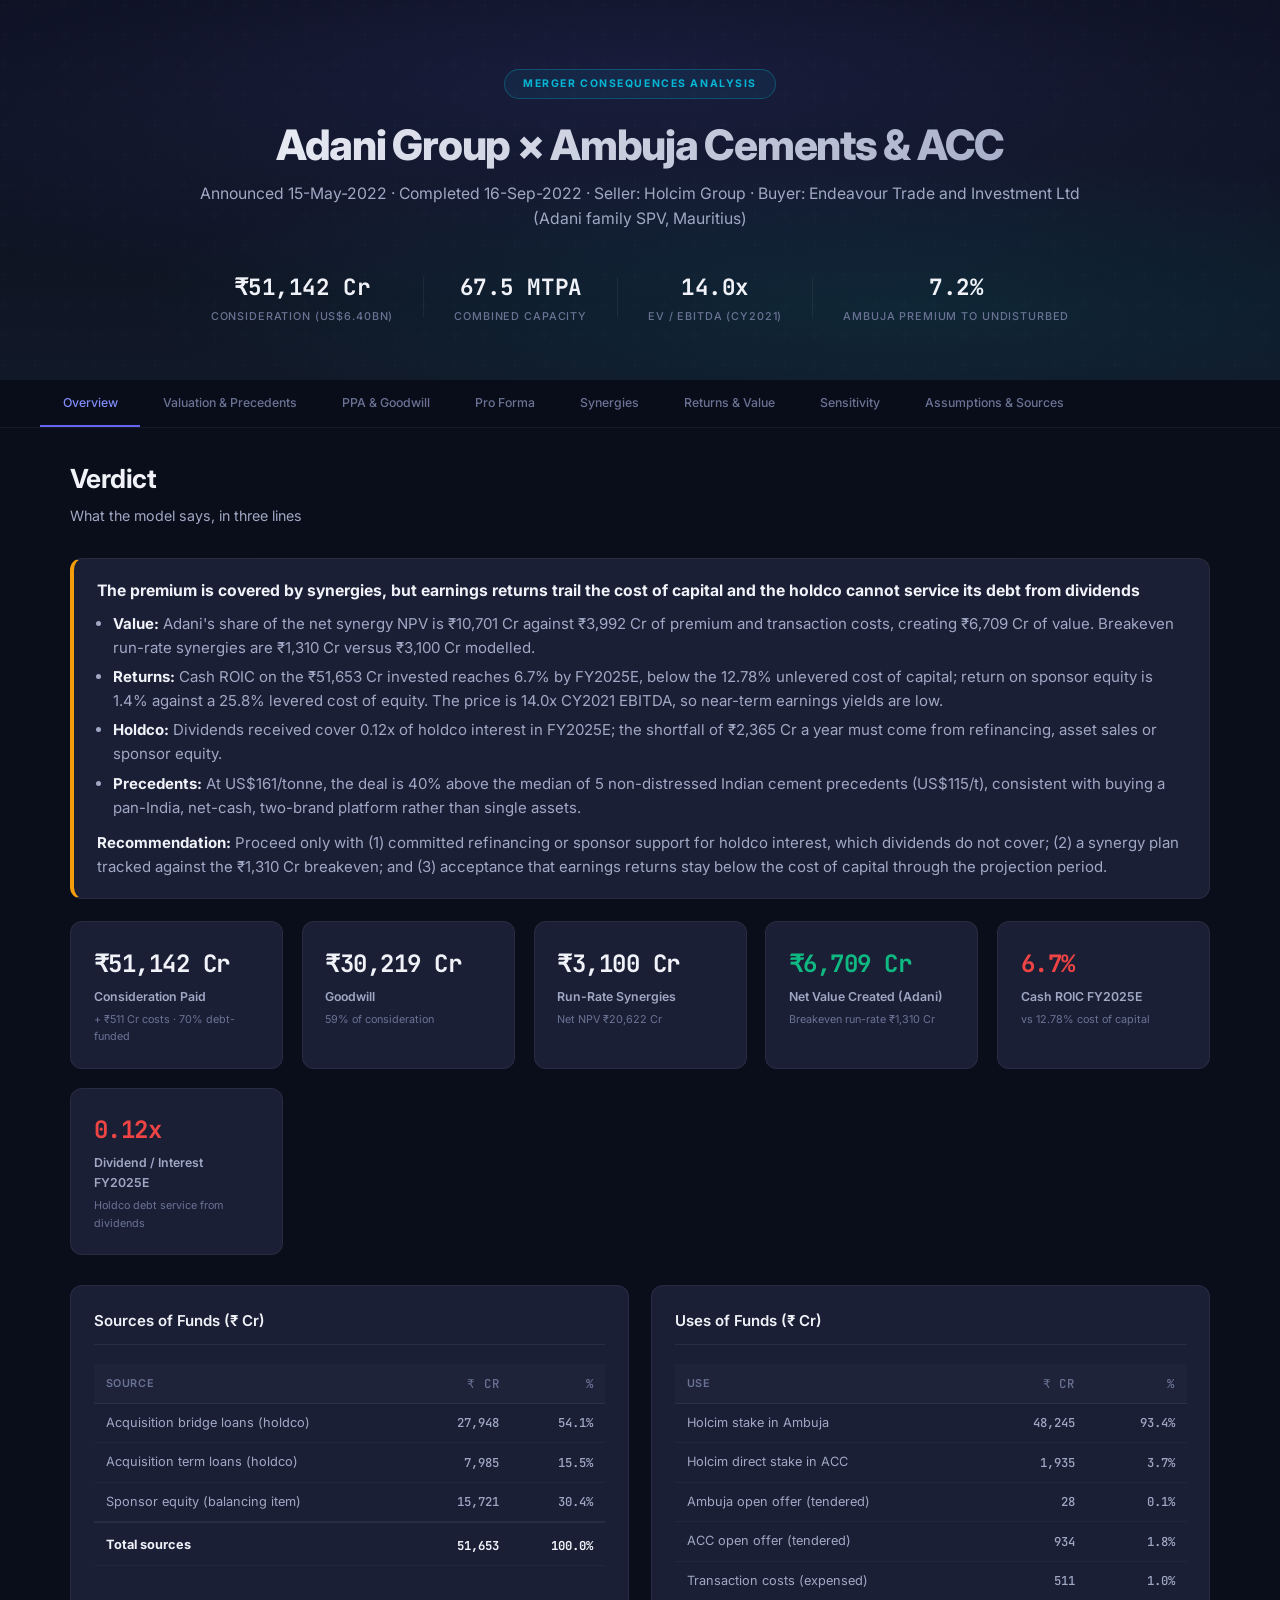
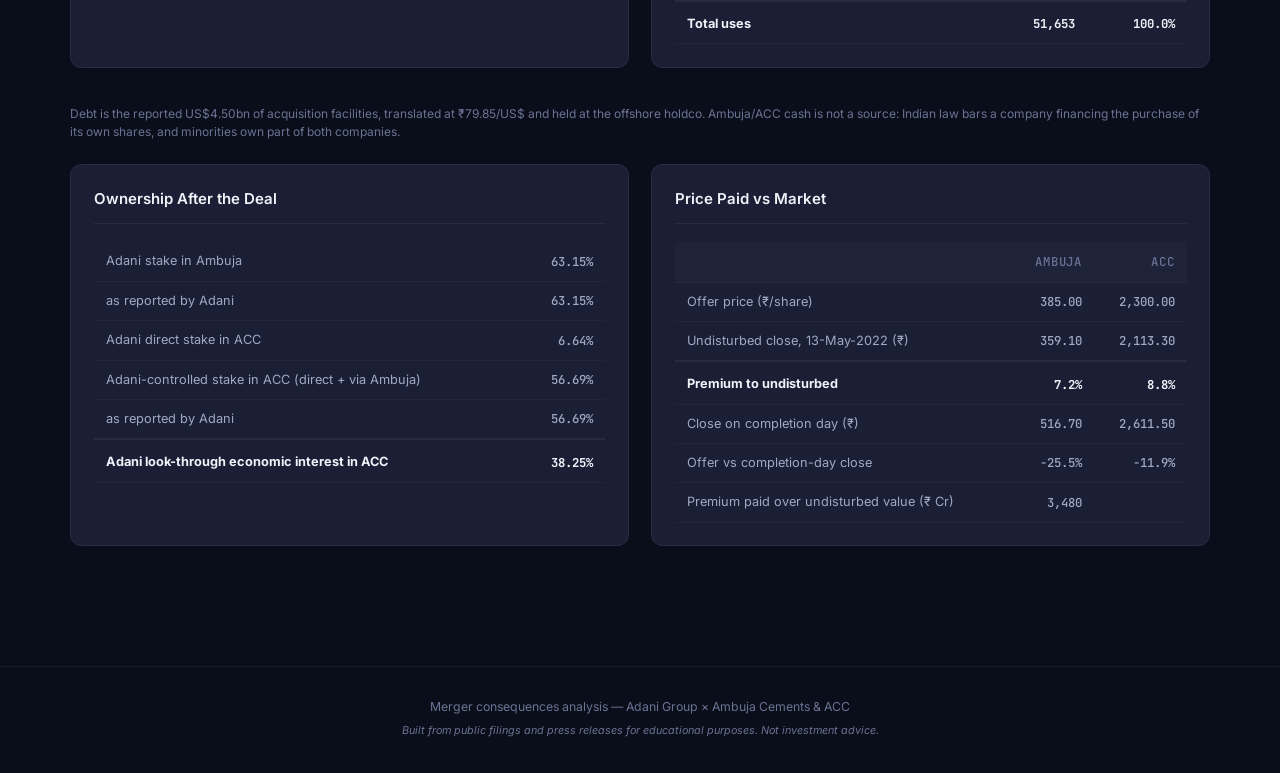
==== commit 1aff8bd7: "Rebuild model on filed data and verified deal terms - Replace approximated financials with CY2019-21" ====
--- a/dashboard/index.html
+++ b/dashboard/index.html
@@ -3,496 +3,254 @@
 <head>
     <meta charset="UTF-8">
     <meta name="viewport" content="width=device-width, initial-scale=1.0">
-    <title>M&A Model — Adani × Ambuja Cements & ACC</title>
-    <meta name="description" content="Interactive M&A merger consequences model for the Adani Group acquisition of Ambuja Cements & ACC Ltd — $10.5B deal analysis">
+    <title>Adani × Ambuja & ACC — Merger Consequences</title>
+    <meta name="description" content="Merger consequences analysis of the Adani Group acquisition of Ambuja Cements and ACC from Holcim (2022). All figures generated by the Python model.">
     <link rel="preconnect" href="https://fonts.googleapis.com">
     <link rel="preconnect" href="https://fonts.gstatic.com" crossorigin>
-    <link href="https://fonts.googleapis.com/css2?family=Inter:wght@300;400;500;600;700;800;900&family=JetBrains+Mono:wght@400;500;600&display=swap" rel="stylesheet">
+    <link href="https://fonts.googleapis.com/css2?family=Inter:wght@300;400;500;600;700;800&family=JetBrains+Mono:wght@400;500;600&display=swap" rel="stylesheet">
     <link rel="stylesheet" href="style.css">
 </head>
 <body>
-    <!-- Hero / Header -->
+    <!-- No figures are written in this file: every number is rendered from window.MODEL (model_data.js),
+         which run_model.py generates from the Python model. -->
     <header class="hero">
         <div class="hero-bg"></div>
         <div class="hero-content">
-            <div class="hero-badge">M&A MERGER MODEL</div>
-            <h1>Adani Group × Ambuja Cements & ACC</h1>
-            <p class="hero-subtitle">₹81,361 Crore (~US$10.5 Billion) · India's Largest Cement M&A · September 2022</p>
-            <div class="hero-stats">
-                <div class="hero-stat">
-                    <span class="hero-stat-value">₹81,361 Cr</span>
-                    <span class="hero-stat-label">Deal Value</span>
-                </div>
-                <div class="hero-stat-divider"></div>
-                <div class="hero-stat">
-                    <span class="hero-stat-value">67.5 MTPA</span>
-                    <span class="hero-stat-label">Combined Capacity</span>
-                </div>
-                <div class="hero-stat-divider"></div>
-                <div class="hero-stat">
-                    <span class="hero-stat-value">14.3x</span>
-                    <span class="hero-stat-label">EV/EBITDA</span>
-                </div>
-                <div class="hero-stat-divider"></div>
-                <div class="hero-stat">
-                    <span class="hero-stat-value">13.2%</span>
-                    <span class="hero-stat-label">Premium Paid</span>
-                </div>
-            </div>
+            <div class="hero-badge">MERGER CONSEQUENCES ANALYSIS</div>
+            <h1>Adani Group × Ambuja Cements &amp; ACC</h1>
+            <p class="hero-subtitle" id="heroSubtitle"></p>
+            <div class="hero-stats" id="heroStats"></div>
         </div>
     </header>
 
-    <!-- Navigation Tabs -->
     <nav class="nav-tabs" id="navTabs">
         <div class="nav-tabs-inner">
             <button class="nav-tab active" data-tab="overview">Overview</button>
-            <button class="nav-tab" data-tab="ppa">PPA & Goodwill</button>
+            <button class="nav-tab" data-tab="valuation">Valuation &amp; Precedents</button>
+            <button class="nav-tab" data-tab="ppa">PPA &amp; Goodwill</button>
             <button class="nav-tab" data-tab="proforma">Pro Forma</button>
             <button class="nav-tab" data-tab="synergies">Synergies</button>
-            <button class="nav-tab" data-tab="accretion">Accretion/Dilution</button>
+            <button class="nav-tab" data-tab="returns">Returns &amp; Value</button>
             <button class="nav-tab" data-tab="sensitivity">Sensitivity</button>
-            <button class="nav-tab" data-tab="precedents">Precedents</button>
+            <button class="nav-tab" data-tab="assumptions">Assumptions &amp; Sources</button>
         </div>
     </nav>
 
     <main class="main-content">
-
-        <!-- TAB: Overview -->
+        <div id="loadError" class="callout warn" hidden></div>
+
+        <!-- OVERVIEW -->
         <section class="tab-content active" id="tab-overview">
             <div class="section-header">
-                <h2>Transaction Overview</h2>
-                <p>Adani Group's acquisition of Holcim's 63.15% stake in Ambuja Cements Ltd</p>
-            </div>
-
-            <!-- Deal Parties -->
-            <div class="deal-flow">
-                <div class="deal-party acquirer">
-                    <div class="party-icon">A</div>
-                    <div class="party-name">Adani Group</div>
-                    <div class="party-role">Acquirer</div>
-                </div>
-                <div class="deal-arrow">
-                    <svg width="80" height="24"><path d="M0 12 H60 L52 4 M60 12 L52 20" stroke="currentColor" stroke-width="2" fill="none"/></svg>
-                    <span>₹81,361 Cr</span>
-                </div>
-                <div class="deal-party target">
-                    <div class="party-icon">H</div>
-                    <div class="party-name">Holcim Group</div>
-                    <div class="party-role">Seller</div>
-                </div>
-            </div>
-
-            <!-- Key Metrics Cards -->
-            <div class="metrics-grid">
-                <div class="metric-card">
-                    <div class="metric-icon">💰</div>
-                    <div class="metric-value" id="totalCashOutlay">₹51,170 Cr</div>
-                    <div class="metric-label">Total Cash Outlay</div>
-                    <div class="metric-detail">Holcim stake + open offers + costs</div>
-                </div>
-                <div class="metric-card">
-                    <div class="metric-icon">🏗️</div>
-                    <div class="metric-value">₹28,426 Cr</div>
-                    <div class="metric-label">Total Goodwill</div>
-                    <div class="metric-detail">26.2% of implied purchase price</div>
-                </div>
-                <div class="metric-card accent">
-                    <div class="metric-icon">📈</div>
-                    <div class="metric-value">₹3,100 Cr</div>
-                    <div class="metric-label">Run-Rate Synergies</div>
-                    <div class="metric-detail">Full run-rate by Year 3</div>
-                </div>
-                <div class="metric-card">
-                    <div class="metric-icon">⚡</div>
-                    <div class="metric-value">+8.4%</div>
-                    <div class="metric-label">EPS Accretion (FY24E)</div>
-                    <div class="metric-detail">With synergies included</div>
-                </div>
-            </div>
-
-            <!-- Sources & Uses -->
-            <div class="two-col">
-                <div class="panel">
-                    <h3 class="panel-title">Sources of Funds</h3>
-                    <div class="bar-chart" id="sourcesChart"></div>
-                    <table class="data-table">
-                        <thead><tr><th>Source</th><th>₹ Crores</th><th>%</th></tr></thead>
-                        <tbody>
-                            <tr><td>Equity (Adani Family)</td><td class="num">20,000</td><td class="num">35.3%</td></tr>
-                            <tr><td>Term Loan (SBI)</td><td class="num">16,500</td><td class="num">29.1%</td></tr>
-                            <tr><td>Bridge Facility</td><td class="num">12,000</td><td class="num">21.2%</td></tr>
-                            <tr><td>Target Cash</td><td class="num">8,200</td><td class="num">14.5%</td></tr>
-                            <tr class="total"><td>Total</td><td class="num">56,700</td><td class="num">100%</td></tr>
-                        </tbody>
-                    </table>
-                </div>
-                <div class="panel">
-                    <h3 class="panel-title">Uses of Funds</h3>
-                    <div class="bar-chart" id="usesChart"></div>
-                    <table class="data-table">
-                        <thead><tr><th>Use</th><th>₹ Crores</th><th>%</th></tr></thead>
-                        <tbody>
-                            <tr><td>Holcim Stake Purchase</td><td class="num">48,300</td><td class="num">85.2%</td></tr>
-                            <tr><td>Open Offers (Ambuja+ACC)</td><td class="num">1,670</td><td class="num">2.9%</td></tr>
-                            <tr><td>Transaction Costs</td><td class="num">1,200</td><td class="num">2.1%</td></tr>
-                            <tr><td>Debt Refinancing</td><td class="num">2,530</td><td class="num">4.5%</td></tr>
-                            <tr><td>Working Capital Buffer</td><td class="num">3,000</td><td class="num">5.3%</td></tr>
-                            <tr class="total"><td>Total</td><td class="num">56,700</td><td class="num">100%</td></tr>
-                        </tbody>
-                    </table>
-                </div>
-            </div>
-
-            <!-- Premium Analysis -->
-            <div class="panel full-width">
-                <h3 class="panel-title">Premium Analysis</h3>
-                <div class="premium-grid">
-                    <div class="premium-card">
-                        <h4>Ambuja Cements</h4>
-                        <div class="premium-bar-container">
-                            <div class="premium-bar-labels">
-                                <span>52W Low: ₹315</span>
-                                <span>Offer: ₹385</span>
-                                <span>52W High: ₹424</span>
-                            </div>
-                            <div class="premium-bar">
-                                <div class="premium-bar-fill" style="width: 64%"></div>
-                                <div class="premium-marker" style="left: 23%"><span>VWAP ₹340</span></div>
-                                <div class="premium-marker offer" style="left: 64%"><span>Offer ₹385</span></div>
-                            </div>
-                            <div class="premium-stats">
-                                <span class="premium-tag">+13.2% to VWAP</span>
-                                <span class="premium-tag">+10.6% to Close</span>
-                            </div>
-                        </div>
-                    </div>
-                    <div class="premium-card">
-                        <h4>ACC Ltd</h4>
-                        <div class="premium-bar-container">
-                            <div class="premium-bar-labels">
-                                <span>52W Low: ₹1,893</span>
-                                <span>Offer: ₹2,300</span>
-                                <span>52W High: ₹2,524</span>
-                            </div>
-                            <div class="premium-bar">
-                                <div class="premium-bar-fill" style="width: 64%"></div>
-                                <div class="premium-marker" style="left: 33%"><span>VWAP ₹2,098</span></div>
-                                <div class="premium-marker offer" style="left: 64%"><span>Offer ₹2,300</span></div>
-                            </div>
-                            <div class="premium-stats">
-                                <span class="premium-tag">+9.6% to VWAP</span>
-                                <span class="premium-tag">+7.2% to Close</span>
-                            </div>
-                        </div>
-                    </div>
-                </div>
-            </div>
-        </section>
-
-        <!-- TAB: PPA & Goodwill -->
+                <h2>Verdict</h2>
+                <p>What the model says, in three lines</p>
+            </div>
+            <div class="callout" id="verdict"></div>
+            <div class="metrics-grid" id="kpiCards"></div>
+
+            <div class="two-col">
+                <div class="panel">
+                    <h3 class="panel-title">Sources of Funds (₹ Cr)</h3>
+                    <table class="data-table"><thead><tr><th>Source</th><th class="num">₹ Cr</th><th class="num">%</th></tr></thead>
+                        <tbody id="sourcesTable"></tbody></table>
+                </div>
+                <div class="panel">
+                    <h3 class="panel-title">Uses of Funds (₹ Cr)</h3>
+                    <table class="data-table"><thead><tr><th>Use</th><th class="num">₹ Cr</th><th class="num">%</th></tr></thead>
+                        <tbody id="usesTable"></tbody></table>
+                </div>
+            </div>
+            <p class="note" id="financingNote"></p>
+
+            <div class="two-col">
+                <div class="panel">
+                    <h3 class="panel-title">Ownership After the Deal</h3>
+                    <table class="data-table"><tbody id="ownershipTable"></tbody></table>
+                </div>
+                <div class="panel">
+                    <h3 class="panel-title">Price Paid vs Market</h3>
+                    <table class="data-table"><thead><tr><th></th><th class="num">Ambuja</th><th class="num">ACC</th></tr></thead>
+                        <tbody id="premiumTable"></tbody></table>
+                </div>
+            </div>
+        </section>
+
+        <!-- VALUATION -->
+        <section class="tab-content" id="tab-valuation">
+            <div class="section-header">
+                <h2>Valuation &amp; Precedent Transactions</h2>
+                <p>Indian cement deals announced before May 2022; EV per tonne of capacity is the sector benchmark</p>
+            </div>
+            <div class="two-col">
+                <div class="panel">
+                    <h3 class="panel-title">Implied Valuation at Offer Prices</h3>
+                    <table class="data-table"><tbody id="valuationTable"></tbody></table>
+                </div>
+                <div class="panel">
+                    <h3 class="panel-title">EV / Tonne (US$)</h3>
+                    <div class="precedent-chart" id="evTonneChart"></div>
+                </div>
+            </div>
+            <div class="panel full-width">
+                <h3 class="panel-title">Precedent Transactions</h3>
+                <div class="table-scroll">
+                    <table class="data-table"><thead><tr><th>Date</th><th>Acquirer</th><th>Target</th><th class="num">MTPA</th>
+                        <th class="num">EV (₹ Cr)</th><th class="num">EV/t (₹)</th><th class="num">EV/t (US$)</th><th>Note</th></tr></thead>
+                        <tbody id="precedentTable"></tbody></table>
+                </div>
+                <p class="note" id="precedentNote"></p>
+            </div>
+        </section>
+
+        <!-- PPA -->
         <section class="tab-content" id="tab-ppa">
             <div class="section-header">
-                <h2>Purchase Price Allocation & Goodwill</h2>
-                <p>Fair value assessment of identifiable net assets</p>
-            </div>
-
-            <div class="two-col">
-                <div class="panel">
-                    <h3 class="panel-title">Ambuja Cements — PPA</h3>
-                    <table class="data-table ppa-table">
-                        <thead><tr><th>Item</th><th>Book Value</th><th>FV Adj.</th><th>Fair Value</th></tr></thead>
-                        <tbody>
-                            <tr><td>PP&E Step-Up</td><td class="num">9,872</td><td class="num adj-pos">+3,200</td><td class="num">13,072</td></tr>
-                            <tr><td>Mineral Rights</td><td class="num">0</td><td class="num adj-pos">+4,500</td><td class="num">4,500</td></tr>
-                            <tr><td>Brand Value</td><td class="num">0</td><td class="num adj-pos">+2,800</td><td class="num">2,800</td></tr>
-                            <tr><td>Customer Relationships</td><td class="num">0</td><td class="num adj-pos">+1,200</td><td class="num">1,200</td></tr>
-                            <tr><td>Inventory Step-Up</td><td class="num">1,082</td><td class="num adj-pos">+180</td><td class="num">1,262</td></tr>
-                            <tr><td>Favorable Contracts</td><td class="num">0</td><td class="num adj-pos">+650</td><td class="num">650</td></tr>
-                            <tr class="neg"><td>Deferred Tax on Step-Ups</td><td class="num">0</td><td class="num adj-neg">−3,153</td><td class="num">−3,153</td></tr>
-                            <tr class="total"><td>Net FV Adjustments</td><td></td><td class="num">+9,377</td><td></td></tr>
-                            <tr class="total"><td>Book Equity</td><td class="num">20,987</td><td></td><td></td></tr>
-                            <tr class="total highlight"><td>FV of Net Assets</td><td></td><td></td><td class="num">30,364</td></tr>
-                        </tbody>
-                    </table>
-                </div>
-                <div class="panel">
-                    <h3 class="panel-title">ACC Ltd — PPA</h3>
-                    <table class="data-table ppa-table">
-                        <thead><tr><th>Item</th><th>Book Value</th><th>FV Adj.</th><th>Fair Value</th></tr></thead>
-                        <tbody>
-                            <tr><td>PP&E Step-Up</td><td class="num">8,450</td><td class="num adj-pos">+2,800</td><td class="num">11,250</td></tr>
-                            <tr><td>Mineral Rights</td><td class="num">0</td><td class="num adj-pos">+3,800</td><td class="num">3,800</td></tr>
-                            <tr><td>Brand Value</td><td class="num">0</td><td class="num adj-pos">+2,200</td><td class="num">2,200</td></tr>
-                            <tr><td>Customer Relationships</td><td class="num">0</td><td class="num adj-pos">+950</td><td class="num">950</td></tr>
-                            <tr><td>Inventory Step-Up</td><td class="num">1,846</td><td class="num adj-pos">+220</td><td class="num">2,066</td></tr>
-                            <tr><td>Favorable Contracts</td><td class="num">0</td><td class="num adj-pos">+420</td><td class="num">420</td></tr>
-                            <tr class="neg"><td>Deferred Tax on Step-Ups</td><td class="num">0</td><td class="num adj-neg">−2,616</td><td class="num">−2,616</td></tr>
-                            <tr class="total"><td>Net FV Adjustments</td><td></td><td class="num">+7,774</td><td></td></tr>
-                            <tr class="total"><td>Book Equity</td><td class="num">10,840</td><td></td><td></td></tr>
-                            <tr class="total highlight"><td>FV of Net Assets</td><td></td><td></td><td class="num">18,614</td></tr>
-                        </tbody>
-                    </table>
-                </div>
-            </div>
-
-            <!-- Goodwill Waterfall -->
-            <div class="panel full-width">
-                <h3 class="panel-title">Goodwill Calculation</h3>
-                <div class="goodwill-summary">
-                    <div class="gw-flow">
-                        <div class="gw-box">
-                            <div class="gw-value">₹76,500 Cr</div>
-                            <div class="gw-label">Ambuja Implied<br>Equity Value (100%)</div>
-                        </div>
-                        <div class="gw-operator">−</div>
-                        <div class="gw-box green">
-                            <div class="gw-value">₹30,364 Cr</div>
-                            <div class="gw-label">Fair Value of<br>Net Assets</div>
-                        </div>
-                        <div class="gw-operator">=</div>
-                        <div class="gw-box accent">
-                            <div class="gw-value">₹46,136 Cr</div>
-                            <div class="gw-label">Ambuja<br>Goodwill</div>
-                        </div>
-                    </div>
-                    <div class="gw-flow" style="margin-top: 1.5rem;">
-                        <div class="gw-box">
-                            <div class="gw-value">₹43,217 Cr</div>
-                            <div class="gw-label">ACC Implied<br>Equity Value (100%)</div>
-                        </div>
-                        <div class="gw-operator">−</div>
-                        <div class="gw-box green">
-                            <div class="gw-value">₹18,614 Cr</div>
-                            <div class="gw-label">Fair Value of<br>Net Assets</div>
-                        </div>
-                        <div class="gw-operator">=</div>
-                        <div class="gw-box accent">
-                            <div class="gw-value">₹24,603 Cr</div>
-                            <div class="gw-label">ACC<br>Goodwill</div>
-                        </div>
-                    </div>
-                    <div class="gw-total">
-                        <span class="gw-total-label">Total Goodwill:</span>
-                        <span class="gw-total-value">₹70,739 Cr</span>
-                        <span class="gw-total-pct">(59.1% of Purchase Price)</span>
-                    </div>
-                </div>
-            </div>
-        </section>
-
-        <!-- TAB: Pro Forma -->
+                <h2>Purchase Price Allocation &amp; Goodwill</h2>
+                <p>Look-through method; non-controlling interests at their share of identifiable net assets (Ind AS 103 option)</p>
+            </div>
+            <div class="two-col">
+                <div class="panel">
+                    <h3 class="panel-title">Fair Value of Identifiable Net Assets (₹ Cr)</h3>
+                    <table class="data-table"><thead><tr><th></th><th class="num">Ambuja (ex-ACC)</th><th class="num">ACC</th></tr></thead>
+                        <tbody id="ppaTable"></tbody></table>
+                </div>
+                <div class="panel">
+                    <h3 class="panel-title">Goodwill (₹ Cr)</h3>
+                    <table class="data-table"><thead><tr><th></th><th class="num">Ambuja (ex-ACC)</th><th class="num">ACC</th></tr></thead>
+                        <tbody id="goodwillTable"></tbody></table>
+                </div>
+            </div>
+            <p class="note">Step-ups are illustrative estimates: no public PPA exists for the acquiring holdco.</p>
+        </section>
+
+        <!-- PRO FORMA -->
         <section class="tab-content" id="tab-proforma">
             <div class="section-header">
-                <h2>Pro Forma Combined Financials</h2>
-                <p>Combined Ambuja + ACC with PPA adjustments and acquisition financing</p>
-            </div>
-
-            <div class="panel full-width">
-                <h3 class="panel-title">Pro Forma Income Statement (₹ Crores)</h3>
-                <table class="data-table financial-table" id="proformaIS">
-                    <thead>
-                        <tr><th>Line Item</th><th>FY2023E</th><th>FY2024E</th><th>FY2025E</th></tr>
-                    </thead>
-                    <tbody></tbody>
-                </table>
-            </div>
-
-            <div class="two-col">
-                <div class="panel">
-                    <h3 class="panel-title">Pro Forma Balance Sheet at Close</h3>
-                    <table class="data-table" id="proformaBS">
-                        <thead><tr><th>Item</th><th>₹ Crores</th></tr></thead>
-                        <tbody></tbody>
-                    </table>
-                </div>
-                <div class="panel">
-                    <h3 class="panel-title">Pro Forma Credit Metrics</h3>
-                    <div class="credit-metrics" id="creditMetrics"></div>
-                </div>
-            </div>
-        </section>
-
-        <!-- TAB: Synergies -->
+                <h2>Pro Forma Financials</h2>
+                <p>Consolidated earnings of Ambuja and ACC, then attribution to Adani and non-controlling interests</p>
+            </div>
+            <div class="panel full-width">
+                <h3 class="panel-title">Pro Forma Income Statement (₹ Cr)</h3>
+                <div class="table-scroll"><table class="data-table" id="proformaIS"></table></div>
+            </div>
+            <div class="two-col">
+                <div class="panel">
+                    <h3 class="panel-title">Pro Forma Balance Sheet at Close (₹ Cr)</h3>
+                    <table class="data-table"><tbody id="proformaBS"></tbody></table>
+                </div>
+                <div class="panel">
+                    <h3 class="panel-title">Credit Metrics</h3>
+                    <table class="data-table" id="creditTable"></table>
+                </div>
+            </div>
+        </section>
+
+        <!-- SYNERGIES -->
         <section class="tab-content" id="tab-synergies">
             <div class="section-header">
-                <h2>Synergy Analysis</h2>
-                <p>Identified cost and revenue synergies with phasing schedule</p>
-            </div>
-
-            <!-- Synergy Donut -->
-            <div class="synergy-overview">
-                <div class="synergy-total-card">
-                    <div class="synergy-ring" id="synergyRing">
-                        <svg viewBox="0 0 200 200">
-                            <circle cx="100" cy="100" r="80" fill="none" stroke="rgba(255,255,255,0.1)" stroke-width="20"/>
-                            <circle cx="100" cy="100" r="80" fill="none" stroke="url(#synergyGrad)" stroke-width="20"
-                                    stroke-dasharray="419" stroke-dashoffset="135" stroke-linecap="round"
-                                    transform="rotate(-90 100 100)"/>
-                            <defs>
-                                <linearGradient id="synergyGrad" x1="0" y1="0" x2="1" y2="1">
-                                    <stop offset="0%" stop-color="#6366f1"/>
-                                    <stop offset="100%" stop-color="#06b6d4"/>
-                                </linearGradient>
-                            </defs>
-                        </svg>
-                        <div class="synergy-ring-center">
-                            <span class="synergy-ring-value">₹3,100 Cr</span>
-                            <span class="synergy-ring-label">Run-Rate / Year</span>
-                        </div>
-                    </div>
-                    <div class="synergy-split">
-                        <div class="synergy-split-item">
-                            <span class="synergy-dot cost"></span>
-                            <span>Cost Synergies: ₹2,600 Cr (83.9%)</span>
-                        </div>
-                        <div class="synergy-split-item">
-                            <span class="synergy-dot revenue"></span>
-                            <span>Revenue Synergies: ₹500 Cr (16.1%)</span>
-                        </div>
-                    </div>
-                </div>
-            </div>
-
-            <!-- Cost Synergies Detail -->
-            <div class="panel full-width">
-                <h3 class="panel-title">Cost Synergies — Phasing Schedule (₹ Crores)</h3>
-                <table class="data-table">
-                    <thead>
-                        <tr><th>Category</th><th>Run-Rate</th><th>Year 1</th><th>Year 2</th><th>Year 3</th></tr>
-                    </thead>
-                    <tbody>
-                        <tr><td>Procurement Savings</td><td class="num">850</td><td class="num">255</td><td class="num">595</td><td class="num">850</td></tr>
-                        <tr><td>Logistics Optimization</td><td class="num">620</td><td class="num">124</td><td class="num">372</td><td class="num">620</td></tr>
-                        <tr><td>SG&A Rationalization</td><td class="num">480</td><td class="num">192</td><td class="num">384</td><td class="num">480</td></tr>
-                        <tr><td>Energy Efficiency</td><td class="num">380</td><td class="num">57</td><td class="num">190</td><td class="num">380</td></tr>
-                        <tr><td>Plant Optimization</td><td class="num">270</td><td class="num">27</td><td class="num">122</td><td class="num">270</td></tr>
-                        <tr class="total"><td>Total Cost Synergies</td><td class="num">2,600</td><td class="num">655</td><td class="num">1,663</td><td class="num">2,600</td></tr>
-                    </tbody>
-                </table>
-            </div>
-
-            <!-- Revenue Synergies -->
-            <div class="panel full-width">
-                <h3 class="panel-title">Revenue Synergies — Phasing Schedule (₹ Crores)</h3>
-                <table class="data-table">
-                    <thead>
-                        <tr><th>Category</th><th>Run-Rate</th><th>Year 1</th><th>Year 2</th><th>Year 3</th></tr>
-                    </thead>
-                    <tbody>
-                        <tr><td>Geographic Expansion</td><td class="num">310</td><td class="num">31</td><td class="num">124</td><td class="num">310</td></tr>
-                        <tr><td>Pricing Optimization</td><td class="num">190</td><td class="num">48</td><td class="num">124</td><td class="num">190</td></tr>
-                        <tr class="total"><td>Total Revenue Synergies</td><td class="num">500</td><td class="num">79</td><td class="num">248</td><td class="num">500</td></tr>
-                    </tbody>
-                </table>
-            </div>
-
-            <!-- Synergy NPV -->
-            <div class="panel full-width">
-                <h3 class="panel-title">NPV of Synergies (₹ Crores)</h3>
+                <h2>Synergies</h2>
+                <p>Model estimates, not company guidance</p>
+            </div>
+            <div class="panel full-width">
+                <h3 class="panel-title">Phasing (₹ Cr, pre-tax EBITDA)</h3>
+                <div class="table-scroll"><table class="data-table" id="synergyTable"></table></div>
+            </div>
+            <div class="panel full-width">
+                <h3 class="panel-title">NPV of Synergies (₹ Cr)</h3>
+                <p class="panel-subtitle" id="npvSubtitle"></p>
                 <div class="npv-waterfall" id="npvWaterfall"></div>
             </div>
         </section>
 
-        <!-- TAB: Accretion/Dilution -->
-        <section class="tab-content" id="tab-accretion">
-            <div class="section-header">
-                <h2>Accretion / Dilution Analysis</h2>
-                <p>Standalone vs. pro forma EPS comparison</p>
-            </div>
-
-            <div class="panel full-width">
-                <h3 class="panel-title">EPS Bridge (₹ per share)</h3>
-                <div class="eps-bridge" id="epsBridge"></div>
-            </div>
-
-            <div class="panel full-width">
-                <h3 class="panel-title">Annual EPS Analysis</h3>
-                <table class="data-table financial-table">
-                    <thead>
-                        <tr><th></th><th>FY2023E</th><th>FY2024E</th><th>FY2025E</th></tr>
-                    </thead>
-                    <tbody id="adTable"></tbody>
-                </table>
-            </div>
-
-            <div class="panel full-width">
-                <h3 class="panel-title">Breakeven Synergy Analysis</h3>
+        <!-- RETURNS -->
+        <section class="tab-content" id="tab-returns">
+            <div class="section-header">
+                <h2>Returns &amp; Value Creation</h2>
+                <p>Three lenses: earnings returns, holdco debt service and synergy value vs premium paid</p>
+            </div>
+            <div class="panel full-width">
+                <h3 class="panel-title">Returns by Year</h3>
+                <div class="table-scroll"><table class="data-table" id="returnsTable"></table></div>
+            </div>
+            <div class="two-col">
+                <div class="panel">
+                    <h3 class="panel-title">Value Creation Test (₹ Cr)</h3>
+                    <table class="data-table"><tbody id="valueTable"></tbody></table>
+                </div>
+                <div class="panel">
+                    <h3 class="panel-title">Holdco Cash: Dividends vs Interest (₹ Cr)</h3>
+                    <table class="data-table" id="holdcoTable"></table>
+                </div>
+            </div>
+            <div class="panel full-width">
+                <h3 class="panel-title">Breakeven Synergies</h3>
                 <div class="breakeven-visual" id="breakevenVisual"></div>
             </div>
         </section>
 
-        <!-- TAB: Sensitivity -->
+        <!-- SENSITIVITY -->
         <section class="tab-content" id="tab-sensitivity">
             <div class="section-header">
                 <h2>Sensitivity Analysis</h2>
-                <p>EPS impact across key variables (FY2024E)</p>
-            </div>
-
-            <div class="panel full-width">
-                <h3 class="panel-title">Premium vs. Synergies — 2D Sensitivity Matrix</h3>
-                <p class="panel-subtitle">Accretion/(Dilution) % to standalone EPS</p>
-                <div class="sensitivity-matrix" id="sensitivityMatrix"></div>
-            </div>
-
-            <div class="two-col">
-                <div class="panel">
-                    <h3 class="panel-title">EPS Sensitivity to Premium</h3>
-                    <div class="sensitivity-bars" id="premiumSensitivity"></div>
-                </div>
-                <div class="panel">
-                    <h3 class="panel-title">EPS Sensitivity to Cost of Debt</h3>
-                    <div class="sensitivity-bars" id="debtSensitivity"></div>
-                </div>
-            </div>
-        </section>
-
-        <!-- TAB: Precedents -->
-        <section class="tab-content" id="tab-precedents">
-            <div class="section-header">
-                <h2>Precedent Transactions</h2>
-                <p>Comparable Indian cement M&A deals</p>
-            </div>
-
-            <div class="panel full-width">
-                <h3 class="panel-title">Transaction Comparison</h3>
-                <table class="data-table precedent-table">
-                    <thead>
-                        <tr>
-                            <th>Date</th>
-                            <th>Acquirer</th>
-                            <th>Target</th>
-                            <th>EV/EBITDA</th>
-                            <th>EV/Tonne ($)</th>
-                            <th>Premium %</th>
-                            <th>Deal Value (₹ Cr)</th>
-                        </tr>
-                    </thead>
-                    <tbody id="precedentTable"></tbody>
-                </table>
-            </div>
-
-            <div class="two-col">
-                <div class="panel">
-                    <h3 class="panel-title">EV/EBITDA Comparison</h3>
-                    <div class="precedent-chart" id="evEbitdaChart"></div>
-                </div>
-                <div class="panel">
-                    <h3 class="panel-title">Premium Comparison</h3>
-                    <div class="precedent-chart" id="premiumChart"></div>
-                </div>
-            </div>
-        </section>
-
+                <p>Every cell is a full re-run of the model with the stated input changed</p>
+            </div>
+            <div class="panel full-width">
+                <h3 class="panel-title">Net Value Created for Adani (₹ Cr): Offer Price × Run-Rate Synergies</h3>
+                <p class="panel-subtitle">Rows: offer price for both companies relative to the actual price. Columns: run-rate synergies.</p>
+                <div class="sensitivity-matrix" id="valueMatrix"></div>
+            </div>
+            <div class="panel full-width">
+                <h3 class="panel-title" id="roicMatrixTitle"></h3>
+                <div class="sensitivity-matrix" id="roicMatrix"></div>
+            </div>
+            <div class="two-col">
+                <div class="panel">
+                    <h3 class="panel-title" id="rateTitle"></h3>
+                    <table class="data-table" id="rateTable"></table>
+                </div>
+                <div class="panel">
+                    <h3 class="panel-title" id="marginTitle"></h3>
+                    <table class="data-table" id="marginTable"></table>
+                </div>
+            </div>
+            <div class="panel full-width">
+                <h3 class="panel-title">Holdco Interest Tax Shield</h3>
+                <table class="data-table" id="shieldTable"></table>
+            </div>
+        </section>
+
+        <!-- ASSUMPTIONS -->
+        <section class="tab-content" id="tab-assumptions">
+            <div class="section-header">
+                <h2>Key Assumptions &amp; Sources</h2>
+                <p>Filed figures are cited; assumptions are judgement calls as at deal close</p>
+            </div>
+            <div class="two-col">
+                <div class="panel">
+                    <h3 class="panel-title">Key Assumptions</h3>
+                    <table class="data-table"><tbody id="assumptionTable"></tbody></table>
+                </div>
+                <div class="panel">
+                    <h3 class="panel-title">Historical Base (CY2021, standalone, ₹ Cr)</h3>
+                    <table class="data-table"><thead><tr><th></th><th class="num">Ambuja</th><th class="num">ACC</th></tr></thead>
+                        <tbody id="histTable"></tbody></table>
+                </div>
+            </div>
+            <div class="panel full-width">
+                <h3 class="panel-title">Sources</h3>
+                <ul class="source-list" id="sourceList"></ul>
+            </div>
+        </section>
     </main>
 
-    <!-- Footer -->
     <footer class="footer">
         <div class="footer-content">
-            <p>M&A Merger Consequences Model — Adani Group × Ambuja Cements & ACC Ltd</p>
-            <p class="footer-disclaimer">Built using publicly available data for analytical purposes. Does not constitute investment advice.</p>
+            <p>Merger consequences analysis — Adani Group × Ambuja Cements &amp; ACC</p>
+            <p class="footer-disclaimer">Built from public filings and press releases for educational purposes. Not investment advice.</p>
         </div>
     </footer>
 
+    <script src="model_data.js"></script>
     <script src="app.js"></script>
 </body>
 </html>
--- a/dashboard/style.css
+++ b/dashboard/style.css
@@ -1229,3 +1229,39 @@
     .metrics-grid { grid-template-columns: 1fr; }
     html { font-size: 14px; }
 }
+
+/* === MODEL-DRIVEN ELEMENTS (verdict, notes, sign colouring) === */
+[hidden] { display: none !important; }
+.callout {
+    background: var(--bg-card);
+    border: 1px solid var(--border);
+    border-left: 4px solid var(--accent-primary);
+    border-radius: 12px;
+    padding: 1.25rem 1.5rem;
+    margin-bottom: 1.5rem;
+    line-height: 1.6;
+    color: var(--text-secondary);
+}
+.callout.mixed { border-left-color: #f59e0b; }
+.callout.warn { border-left-color: var(--negative); color: var(--text-primary); }
+.callout h3 { color: var(--text-primary); font-size: 1.05rem; margin-bottom: 0.6rem; }
+.callout ul { margin: 0 0 0.75rem 1.1rem; }
+.callout li { margin-bottom: 0.35rem; }
+.callout b { color: var(--text-primary); }
+.note { font-size: 0.8rem; color: var(--text-muted); margin: -0.5rem 0 1.5rem; line-height: 1.5; }
+.neg-text { color: var(--negative) !important; }
+.pos-text { color: var(--positive) !important; }
+.mono { font-family: var(--font-mono); }
+.table-scroll { overflow-x: auto; }
+.sub-head { font-size: 0.85rem; color: var(--text-secondary); margin: 1rem 0 0.75rem; font-weight: 600; }
+.sensitivity-matrix td.base-cell { outline: 2px solid var(--accent-cyan); outline-offset: -2px; font-weight: 700; }
+.source-list { margin-left: 1.1rem; color: var(--text-secondary); font-size: 0.82rem; line-height: 1.8; }
+.source-list a { color: var(--accent-cyan); }
+.breakeven-visual p { margin: 0.25rem 0 1rem; font-weight: 600; font-family: var(--font-mono); }
+.metrics-grid { grid-template-columns: repeat(auto-fit, minmax(200px, 1fr)); }
+@media (max-width: 768px) {
+    .two-col { grid-template-columns: 1fr; }
+    .callout { padding: 1rem; }
+}
+#evTonneChart .prec-bar-label { width: 230px; min-width: 230px; flex-shrink: 0; }
+.panel .note { margin: 1rem 0 0; }
